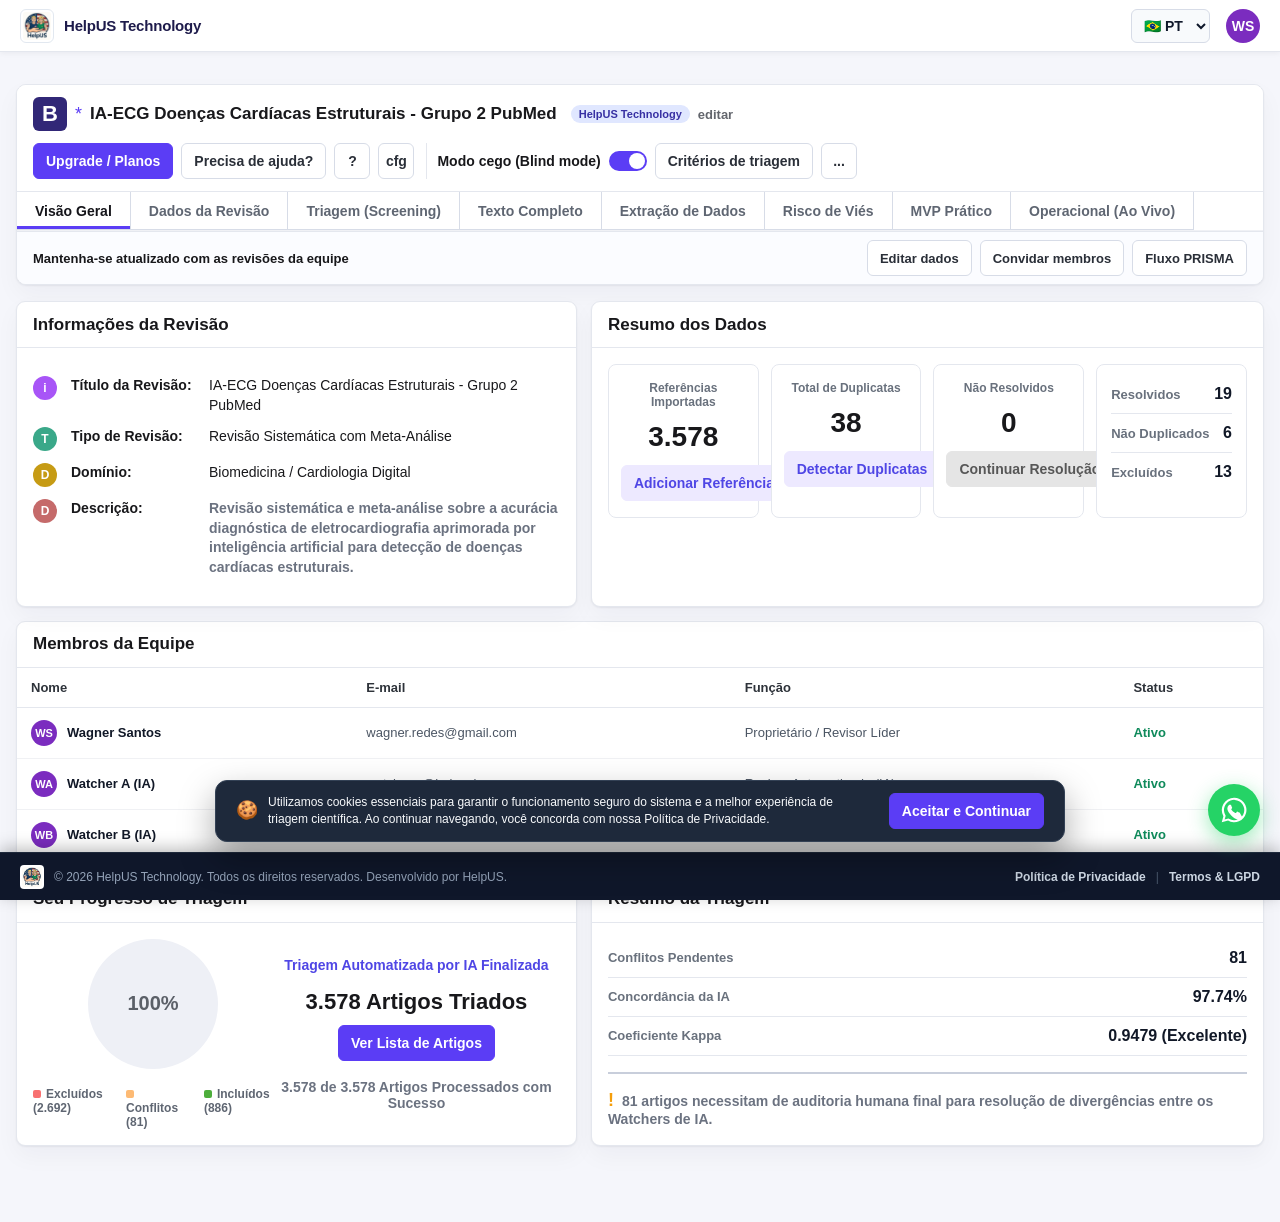
==== public/index.html @ 22b8a4bc "feat(extraction): implement interactive AI data extraction form, dynamic evidence table, CSV export," ====
<!doctype html>
<html lang='pt-BR'>
<head>
<meta charset='utf-8'>
<meta name='viewport' content='width=device-width,initial-scale=1'>
<title data-i18n="title">Brayyan — Revisão Sistemática com IA | HelpUS Technology</title>
<link rel='stylesheet' href='/rayyan.css'>
</head>
<body>
<header class='header'>
  <div class='headerBrand'>
    <img src='/helpus-logo.jpg' alt='HelpUS Technology' class='helpusHeaderLogo'>
    <span class='headerBrandText'>HelpUS Technology</span>
  </div>
  <div class='headerUserSection'>
    <div class='langSelectorWrap'>
      <select id='langSelect' class='langSelect' onchange='changeLanguage(this.value)'>
        <option value='pt' selected>🇧🇷 PT</option>
        <option value='en'>🇺🇸 EN</option>
        <option value='es'>🇪🇸 ES</option>
      </select>
    </div>
    <div class='avatar' title='Wagner Santos'>WS</div>
  </div>
</header>

<main class='page'>
  <div class='projectHeaderCard'>
    <div class='projectTitleRow'>
      <div class='projectTitleGroup'>
        <div class='logo'>B</div>
        <div class='crown'>*</div>
        <div class='titleWrap'>
          <span data-i18n="headerTitle">IA-ECG Doenças Cardíacas Estruturais - Grupo 2 PubMed</span>
          <span class='helpusBadge' data-i18n="helpusBadge">HelpUS Technology</span>
          <span class='editIcon' data-i18n="edit">editar</span>
        </div>
      </div>
      <div class='projectActionsGroup'>
        <button class='btn primary' data-i18n="upgrade">Upgrade / Planos</button>
        <button class='btn' data-i18n="needHelp">Precisa de ajuda?</button>
        <button class='btn iconBtn'>?</button>
        <button class='btn iconBtn'>cfg</button>
        <div class='subToolsInline'>
          <span style='font-weight:700' data-i18n="blindMode">Modo cego (Blind mode)</span>
          <span class='switch'><i></i></span>
          <button class='btn' data-go='criteria' data-i18n="screeningCriteria">Critérios de triagem</button>
          <button class='btn iconBtn'>...</button>
        </div>
      </div>
    </div>
    
    <nav class='tabs' id='tabs'>
      <button class='tab active' data-tab='overview' data-i18n="tabOverview">Visão Geral</button>
      <button class='tab' data-tab='reviewdata' data-i18n="tabReviewData">Dados da Revisão</button>
      <button class='tab' data-tab='screening' data-i18n="tabScreening">Triagem (Screening)</button>
      <button class='tab' data-tab='fulltext' data-i18n="tabFullText">Texto Completo</button>
      <button class='tab' data-tab='extraction' data-i18n="tabExtraction">Extração de Dados</button>
      <button class='tab' data-tab='risk' data-i18n="tabRisk">Risco de Viés</button>
      <button class='tab' data-tab='practical' data-i18n="tabPractical">MVP Prático</button>
      <button class='tab' data-tab='operational' data-i18n="tabOperational">Operacional (Ao Vivo)</button>
    </nav>
    
    <div class='updateBar'>
      <span data-i18n="updateBarMsg">Mantenha-se atualizado com as revisões da equipe</span>
      <div class='updateBarButtons'>
        <button class='btn' data-i18n="btnEditData">Editar dados</button>
        <button class='btn' data-i18n="btnInvite">Convidar membros</button>
        <button class='btn' data-i18n="btnPrisma">Fluxo PRISMA</button>
      </div>
    </div>
  </div>
<section id='overview' class='view active'>
<div class='grid overviewGrid'>
<div class='card'><div class='cardHead'><h2 data-i18n="cardReviewInfo">Informações da Revisão</h2></div><div class='cardBody'>
<div class='infoRow'><div class='bubble bPurple'>i</div><div class='label' data-i18n="lblReviewTitle">Título da Revisão:</div><div data-i18n="headerTitle">IA-ECG Doenças Cardíacas Estruturais - Grupo 2 PubMed</div></div>
<div class='infoRow'><div class='bubble bGreen'>T</div><div class='label' data-i18n="lblReviewType">Tipo de Revisão:</div><div data-i18n="lblReviewTypeVal">Revisão Sistemática com Meta-Análise</div></div>
<div class='infoRow'><div class='bubble bGold'>D</div><div class='label' data-i18n="lblDomain">Domínio:</div><div data-i18n="lblDomainVal">Biomedicina / Cardiologia Digital</div></div>
<div class='infoRow'><div class='bubble bRed'>D</div><div class='label' data-i18n="lblDesc">Descrição:</div><div class='muted' data-i18n="lblDescVal">Revisão sistemática e meta-análise sobre a acurácia diagnóstica de eletrocardiografia aprimorada por inteligência artificial para detecção de doenças cardíacas estruturais.</div></div>
</div></div>
<div class='card'><div class='cardHead'><h2 data-i18n="cardDataSummary">Resumo dos Dados</h2></div><div class='cardBody summaryCards'>
<div class='metric'><div class='name' data-i18n="lblImportedRefs">Referências Importadas</div><div class='num'>3.578</div><button class='btn soft' data-i18n="btnAddRefs">Adicionar Referências</button></div>
<div class='metric'><div class='name' data-i18n="lblTotalDupes">Total de Duplicatas</div><div class='num'>38</div><button class='btn soft' data-i18n="btnDetectDupes">Detectar Duplicatas</button></div>
<div class='metric'><div class='name' data-i18n="lblUnresolved">Não Resolvidos</div><div class='num'>0</div><button class='btn disabled' data-i18n="btnContinueResolving">Continuar Resolução</button></div>
<div class='metric statusList'><div class='statusItem'><span data-i18n="lblResolved">Resolvidos</span> <b>19</b></div><div class='statusItem'><span data-i18n="lblNotDuplicate">Não Duplicados</span> <b>6</b></div><div class='statusItem'><span data-i18n="lblDeleted">Excluídos</span> <b>13</b></div></div>
</div></div>
</div>
<div class='card' style='margin-top:14px'><div class='cardHead'><h2 data-i18n="cardMembers">Membros da Equipe</h2></div><table class='table'><thead><tr><th data-i18n="thName">Nome</th><th data-i18n="thEmail">E-mail</th><th data-i18n="thRole">Função</th><th data-i18n="thStatus">Status</th></tr></thead><tbody><tr><td><div class='memberCell'><span class='memberAvatar'>WS</span>Wagner Santos</div></td><td>wagner.redes@gmail.com</td><td data-i18n="roleOwner">Proprietário / Revisor Líder</td><td><span class='ok' data-i18n="statusActive">Ativo</span></td></tr><tr><td><div class='memberCell'><span class='memberAvatar'>WA</span>Watcher A (IA)</div></td><td>watcher.a@helpusbr.com</td><td data-i18n="roleAiWatcher">Revisor Automatizado (IA)</td><td><span class='ok' data-i18n="statusActive">Ativo</span></td></tr><tr><td><div class='memberCell'><span class='memberAvatar'>WB</span>Watcher B (IA)</div></td><td>watcher.b@helpusbr.com</td><td data-i18n="roleAiWatcher">Revisor Automatizado (IA)</td><td><span class='ok' data-i18n="statusActive">Ativo</span></td></tr></tbody></table></div>
<div class='grid progressGrid' style='margin-top:14px'>
<div class='card'><div class='cardHead'><h2 data-i18n="cardProgress">Seu Progresso de Triagem</h2></div><div class='cardBody progressBody'><div><div class='donut'><span>100%</span></div><div class='legend'><span><i class='dot red'></i><span data-i18n="donutExcluded">Excluídos</span> (2.692)</span><span><i class='dot orange'></i><span data-i18n="donutMaybe">Conflitos</span> (81)</span><span><i class='dot green'></i><span data-i18n="donutIncluded">Incluídos</span> (886)</span></div></div><div class='bigCenter'><div class='time' data-i18n="progressTitle">Triagem Automatizada por IA Finalizada</div><div class='big' data-i18n="progressBig">3.578 Artigos Triados</div><button class='btn primary' data-go='screening' data-i18n="btnViewArticles">Ver Lista de Artigos</button><div class='muted' style='margin-top:18px' data-i18n="progressMuted">3.578 de 3.578 Artigos Processados com Sucesso</div></div></div></div>
<div class='card'><div class='cardHead'><h2 data-i18n="cardScreeningSummary">Resumo da Triagem</h2></div><div class='cardBody'><div class='statusItem'><span data-i18n="lblPendingConflicts">Conflitos Pendentes</span><b>81</b></div><div class='statusItem'><span data-i18n="lblAiAgreement">Concordância da IA</span><b>97.74%</b></div><div class='statusItem'><span data-i18n="lblKappa">Coeficiente Kappa</span><b data-i18n="kappaVal">0.9479 (Excelente)</b></div><div class='progressLine'></div><div class='muted'><span class='warn'>!</span><span data-i18n="auditWarn">81 artigos necessitam de auditoria humana final para resolução de divergências entre os Watchers de IA.</span></div></div></div>
</div>
</section>
<section id='reviewdata' class='view'>
<div class='grid dataGrid'>
<div class='card'><div class='cardHead'><h2 data-i18n="cardImportedData">Conjuntos de Dados Importados</h2></div><div class='cardBody'><div class='metric'><div class='name' data-i18n="lblBaseInfo">Base PubMed + Scopus + IEEE</div><div class='num'>3.578</div><button class='btn soft' data-i18n="btnImportCsv">Importar Novo CSV</button></div></div></div>
<div class='card'><div class='cardHead'><h2 data-i18n="cardDbStatus">Status do Banco de Dados</h2></div><div class='cardBody'><div class='statusItem'><span data-i18n="lblSqliteReady">Registros SQLite</span> <b data-i18n="lblSqliteVal">Prontos (3.578)</b></div><div class='statusItem'><span data-i18n="lblAiRows">Linhas de Triagem IA</span> <b data-i18n="lblAiRowsVal">Processadas</b></div><div class='miniChart'><div class='bar p' style='height:80%'></div><div class='bar g' style='height:38%'></div><div class='bar o' style='height:55%'></div></div></div></div>
</div>
</section>
<section id='screening' class='view'>
<div class='grid screeningLayout'>
<aside class='card'><div class='filterBox'><h4 data-i18n="keywordsTitle">Palavras-chave</h4><div class='chip include'><span data-i18n="kwIncludeEcg">Incluir ECG</span> <b>892</b></div><div class='chip include'><span data-i18n="kwIncludeAi">Incluir IA</span> <b>741</b></div><div class='chip exclude'><span data-i18n="kwExcludeAnimal">Excluir animal</span> <b>118</b></div><div class='chip maybe'><span data-i18n="kwMaybeValidation">Talvez validação</span> <b>304</b></div></div></aside>
<section class='card'><div class='cardHead'><h2 data-i18n="cardArticlesToScreen">Artigos para triar</h2><button class='btn soft' id='loadArticlesBtnScreening' type='button' data-i18n="btnSortRelevance">Atualizar Lista</button></div>
<div id='screeningArticleList' style='max-height:650px;overflow-y:auto'></div>
</section>
<section class='card'><div class='cardHead'><h2 data-i18n="cardArticleDetails">Detalhes do artigo</h2></div><div class='cardBody'><div id='detailTitle' class='detailTitle' data-i18n="lblSelectArticle">Selecione um artigo</div><p class='abstract' id='detailAbstract'></p><p><span class='pill'>ECG</span><span class='pill'>Inteligência Artificial</span><span class='pill'>Acurácia Diagnóstica</span><span class='pill'>Doença Cardíaca Estrutural</span></p><div class='statusItem'><span data-i18n="lblAuthors">Autores</span> <b id='detailAuthors'>-</b></div><div class='statusItem'><span data-i18n="lblJournal">Periódico</span> <b id='detailJournal'>-</b></div><div class='statusItem'><span data-i18n="lblYear">Ano</span> <b id='detailYear'>-</b></div><div class='statusItem'><span data-i18n="lblDoi">DOI</span> <b id='detailDoi'>-</b></div><div class='statusItem'><span data-i18n="lblDecisionA">Decisão Watcher A</span> <b id='detailWatcherA'>-</b></div><div class='statusItem'><span data-i18n="lblDecisionB">Decisão Watcher B</span> <b id='detailWatcherB'>-</b></div><div class='statusItem'><span data-i18n="lblCompStatus">Status de Comparação</span> <b id='detailStatus'>-</b></div><div class='decisionBar'><button class='decision inc' data-live-decision='include' type='button' data-i18n="btnInclude">Incluir</button><button class='decision may' data-live-decision='maybe' type='button' data-i18n="btnMaybe">Talvez</button><button class='decision exc' data-live-decision='exclude' type='button' data-i18n="btnExclude">Excluir</button></div></div></section>
</div>
</section>
<section id='criteria' class='view'>
<div class='card'><div class='cardHead'><h2 data-i18n="cardCriteria">Critérios de triagem</h2></div><div class='cardBody'><div class='criteriaTabs'><div class='on' data-i18n="tabInclusion">Inclusão</div><div data-i18n="tabExclusion">Exclusão</div></div><div class='criteriaTitle' data-i18n="criteriaIncTitle">Incluir estudos quando:</div><div class='criteriaText' data-i18n="criteriaIncText">A população inclui adultos ou coortes clínicas avaliadas com eletrocardiografia; o teste do estudo envolve inteligência artificial, aprendizado de máquina, rede neural ou interpretação automatizada de ECG; o desfecho alvo inclui doença cardíaca estrutural, cardiomiopatia, valvopatia, disfunção ventricular, hipertrofia ou fenótipos relacionados.</div><div class='criteriaTitle' data-i18n="criteriaExcTitle">Excluir estudos quando:</div><div class='criteriaText' data-i18n="criteriaExcText">Estudos sem dados de ECG, sem métodos de IA, estudos exclusivamente em animais, editoriais ou comentários não diagnósticos.</div></div></div>
</section>
<section id='fulltext' class='view'><div class='card emptyState'><div><div class='emptyIcon'>+</div><h2 data-i18n="fulltextTitle">Triagem de Texto Completo</h2><p data-i18n="fulltextText">Adicione artigos após a triagem inicial de títulos e resumos para iniciar a revisão do texto completo.</p><button class='btn primary' data-i18n="btnAddArticles">Adicionar Artigos</button></div></div></section>
<section id='extraction' class='view'>
  <div class='grid' style='gap:16px'>
    <div class='card'>
      <div class='cardHead'>
        <h2 data-i18n="extractionTitle">Extração de Dados com IA & Auditoria</h2>
        <div style='display:flex;gap:8px'>
          <button class='btn primary' onclick='openExtractionModal()' data-i18n="btnConfigExtraction">Configurar Formulário</button>
          <button class='btn' onclick='exportExtractionCsv()'>Exportar CSV</button>
        </div>
      </div>
      <div class='cardBody'>
        <p class='muted' style='margin-top:0'>
          Formulário padronizado de extração automatizada de parâmetros clínicos, acurácia diagnóstica e arquitetura de IA em ECG.
        </p>
        <div class='summaryCards' style='margin-top:14px'>
          <div class='metric'>
            <div class='name'>Campos Ativos</div>
            <div class='num' id='extActiveFieldsCount'>6</div>
          </div>
          <div class='metric'>
            <div class='name'>Artigos Processados</div>
            <div class='num' id='extExtractedCount'>886</div>
          </div>
          <div class='metric'>
            <div class='name'>AUC / ROC Média</div>
            <div class='num' style='color:#16a34a'>0.948</div>
          </div>
          <div class='metric'>
            <div class='name'>Sensibilidade Média</div>
            <div class='num' style='color:#2563eb'>92.4%</div>
          </div>
        </div>
      </div>
    </div>

    <div class='card'>
      <div class='cardHead'>
        <h2>Tabela de Evidências Extraídas (Artigos Incluídos)</h2>
        <input type='text' id='searchExtraction' placeholder='Buscar no formulário...' style='padding:6px 12px;border:1px solid var(--line2);border-radius:6px;width:220px;font-size:13px' oninput='filterExtractionTable(this.value)'>
      </div>
      <div style='overflow-x:auto'>
        <table class='table' id='extractionTable'>
          <thead>
            <tr>
              <th>ID</th>
              <th>Título do Estudo</th>
              <th>População</th>
              <th>Modalidade ECG</th>
              <th>Arquitetura IA</th>
              <th>AUC / ROC</th>
              <th>Sens. / Espec.</th>
              <th>Desfecho Alvo</th>
              <th>Status</th>
            </tr>
          </thead>
          <tbody id='extractionTbody'>
            <!-- Preenchido via JavaScript -->
          </tbody>
        </table>
      </div>
    </div>
  </div>
</section>
<section id='risk' class='view'><div class='card emptyState'><div><div class='emptyIcon'>!</div><h2 data-i18n="riskTitle">Risco de Viés</h2><p data-i18n="riskText">Prepare os domínios de avaliação de viés QUADAS-2 para estudos de acurácia de testes diagnósticos.</p><button class='btn primary' data-i18n="btnConfigRisk">Configurar Avaliação QUADAS-2</button></div></div></section>

<section id='operational' class='view'>
<div class='card'><div class='cardHead'><h2 data-i18n="tabOperational">Operacional (Ao Vivo)</h2></div><div class='cardBody'>
<div class='opsGrid'>
<div class="opsCard" style="grid-column:1/-1">
  <h3 data-i18n="opWorkflowTitle">Fluxo de Trabalho Brayyan — Triagem e Auditoria por IA</h3>
  <p data-i18n="opWorkflowText">Importe arquivos CSV, carregue artigos, resolva conflitos entre os Watchers A e B, registre a decisão final e exporte os resultados.</p>
  <div class="liveControls">
    <input id="csvFile" type="file" accept=".csv,text/csv">
    <button class="btn primary" id="uploadCsvBtn" type="button" data-i18n="btnImportCsvAction">Importar CSV</button>
    <button class="btn" id="refreshLiveBtn" type="button" data-i18n="btnRefreshData">Atualizar Dados</button>
    <a class="btn" href="/api/export/csv" target="_blank" data-i18n="btnExportCsv">Exportar CSV Consolidado</a>
  </div>

  <div id="liveStatus" class="muted" style="margin-top:10px" data-i18n="lblReady">Pronto.</div>

  <div class="summaryCards" style="margin-top:14px">
    <div class="metric"><div class="name">Total</div><div class="num" id="liveTotal">3,578</div></div>
    <div class="metric"><div class="name">Triados</div><div class="num" id="liveScreened">3,578</div></div>
    <div class="metric"><div class="name">Incluídos</div><div class="num" id="liveIncluded">886</div></div>
    <div class="metric"><div class="name">Conflitos</div><div class="num" id="liveConflicts">81</div></div>
  </div>

  <div class="grid screeningLayout" style="margin-top:14px">
    <section class="card">
      <div class="cardHead"><h2 data-i18n="cardLiveArticles">Artigos Carregados</h2><button class="btn soft" id="loadArticlesBtn" type="button" data-i18n="btnUpdate">Atualizar</button></div>
      <div id="liveArticleList" class="cardBody"></div>
    </section>

    <section class="card">
      <div class="cardHead"><h2 data-i18n="cardLiveDetails">Detalhes do Artigo Selecionado</h2></div>
      <div class="cardBody">
        <div id="liveDetailTitle" class="detailTitle" data-i18n="lblSelectArticle">Selecione um artigo</div>
        <p id="liveDetailAbstract" class="abstract"></p>
        <div class="statusItem"><span data-i18n="lblJournal">Periódico</span> <b id="liveDetailJournal"></b></div>
        <div class="statusItem"><span data-i18n="lblYear">Ano</span> <b id="liveDetailYear"></b></div>
        <div class="statusItem"><span data-i18n="lblDoi">DOI</span> <b id="liveDetailDoi"></b></div>
        <div class="statusItem"><span data-i18n="lblDecisionA">Decisão Watcher A</span> <b id="liveDetailA"></b></div>
        <div class="statusItem"><span data-i18n="lblDecisionB">Decisão Watcher B</span> <b id="liveDetailB"></b></div>
        <div class="statusItem"><span data-i18n="lblCompStatus">Status de Comparação</span> <b id="liveDetailStatus"></b></div>
        <textarea id="decisionNote" placeholder="Nota da decisão humana ou parecer técnico..." style="width:100%;min-height:70px;margin-top:12px"></textarea>
        <div class="decisionBar">
          <button class="decision inc" data-live-decision="include" type="button" data-i18n="btnInclude">Incluir</button>
          <button class="decision may" data-live-decision="maybe" type="button" data-i18n="btnMaybe">Talvez</button>
          <button class="decision exc" data-live-decision="exclude" type="button" data-i18n="btnExclude">Excluir</button>
        </div>
      </div>
    </section>
  </div>

  <div class="card" style="margin-top:14px">
    <div class="cardHead"><h2 data-i18n="cardLiveConflicts">Conflitos ao Vivo (Watcher A vs B)</h2><button class="btn soft" id="loadConflictsBtn" type="button" data-i18n="btnLoadConflicts">Carregar Conflitos</button></div>
    <div id="liveConflictList" class="cardBody"></div>
  </div>
</div>
</div></div></div>
</section>
</main>

<footer class="footer">
  <div class="footerBrand">
    <img src="/helpus-logo.jpg" alt="HelpUS Logo" class="footerLogoSmall">
    <span data-i18n="footerCopy">© 2026 HelpUS Technology. Todos os direitos reservados. Desenvolvido por HelpUS.</span>
  </div>
  <div class="footerRight">
    <a href="javascript:void(0)" onclick="openPrivacyModal()" data-i18n="footerPrivacy">Política de Privacidade</a>
    <span class="footerSep">|</span>
    <a href="javascript:void(0)" onclick="openPrivacyModal()" data-i18n="footerTerms">Termos & LGPD</a>
  </div>
</footer>

<div id="cookieBanner" class="cookieBanner">
  <div class="cookieContent">
    <span class="cookieIcon">🍪</span>
    <span data-i18n="cookieText">Utilizamos cookies essenciais para garantir o funcionamento seguro do sistema e a melhor experiência de triagem científica. Ao continuar navegando, você concorda com nossa Política de Privacidade.</span>
  </div>
  <button class="btn primary" onclick="acceptCookies()" data-i18n="btnAcceptCookies">Aceitar e Continuar</button>
</div>

<div id="privacyModal" class="modalOverlay" style="display:none;">
  <div class="modalCard">
    <div class="modalHead">
      <h3 data-i18n="modalTitle">🔒 Política de Privacidade & Termos de Uso</h3>
      <button class="modalClose" onclick="closePrivacyModal()">&times;</button>
    </div>
    <div class="modalBody">
      <p data-i18n="modalSubtitle">HelpUS Technology · Diretrizes de Segurança, Privacidade e Conformidade LGPD/GDPR.</p>
      <h4 data-i18n="modalSec1Title">1. Propósito e Processamento de Dados</h4>
      <p data-i18n="modalSec1Text">A aplicação Brayyan é uma plataforma dedicada ao gerenciamento, auditoria e triagem automatizada por IA de revisões sistemáticas de literatura. Os metadados acadêmicos processados pertencem exclusivamente ao projeto de pesquisa cadastrado.</p>
      <h4 data-i18n="modalSec2Title">2. Proteção de Dados e Confidencialidade</h4>
      <p data-i18n="modalSec2Text">Garantimos estrita confidencialidade no armazenamento e processamento de artigos, pareceres de revisores e decisões automáticas dos agentes de IA. Nenhuma informação de pesquisa é compartilhada sem autorização expressa.</p>
      <h4 data-i18n="modalSec3Title">3. Conectividade e Cookies</h4>
      <p data-i18n="modalSec3Text">Utilizamos apenas cookies essenciais para manter a autenticação de sessão e preferências locais do usuário na aplicação.</p>
    </div>
    <div class="modalFoot">
      <button class="btn primary" onclick="closePrivacyModal()" data-i18n="btnUnderstood">Entendido</button>
    </div>
  </div>
</div>

<div id="extractionModal" class="modalOverlay" style="display:none">
  <div class="modalCard" style="max-width:580px">
    <div class="modalHead">
      <h3>⚙️ Configuração dos Campos de Extração por IA</h3>
      <button class="modalClose" onclick="closeExtractionModal()">×</button>
    </div>
    <div class="modalBody">
      <p style="margin-top:0" class="muted">Selecione os parâmetros acadêmicos que a IA deve extrair automaticamente dos estudos incluídos.</p>
      
      <div style="display:flex;flex-direction:column;gap:12px;margin-top:14px">
        <label style="display:flex;align-items:center;gap:10px;font-weight:700">
          <input type="checkbox" checked disabled> População e Tamanho da Amostra (N)
        </label>
        <label style="display:flex;align-items:center;gap:10px;font-weight:700">
          <input type="checkbox" checked disabled> Modalidade de ECG (12 Derivações, Single-lead, Wearables)
        </label>
        <label style="display:flex;align-items:center;gap:10px;font-weight:700">
          <input type="checkbox" checked disabled> Arquitetura do Modelo de IA (CNN, ResNet-50, Transformer)
        </label>
        <label style="display:flex;align-items:center;gap:10px;font-weight:700">
          <input type="checkbox" id="fieldAuc" checked> Acurácia Diagnóstica (AUC-ROC / C-Statistic)
        </label>
        <label style="display:flex;align-items:center;gap:10px;font-weight:700">
          <input type="checkbox" id="fieldSens" checked> Sensibilidade e Especificidade (%)
        </label>
        <label style="display:flex;align-items:center;gap:10px;font-weight:700">
          <input type="checkbox" id="fieldTarget" checked> Desfecho Alvo (Disfunção Ventricular, Valvopatia)
        </label>
      </div>
    </div>
    <div class="modalFoot">
      <button class="btn primary" onclick="saveExtractionConfig()">Salvar Configuração</button>
    </div>
  </div>
</div>

<a href="https://wa.me/5583999999999?text=Ol%C3%A1%2C%20gostaria%20de%20informa%C3%A7%C3%B5es%20sobre%20o%20Brayyan%20da%20HelpUS" target="_blank" rel="noopener" class="whatsappFloat" title="Atendimento WhatsApp HelpUS">
  <svg viewBox="0 0 32 32">
    <path d="M16 2a14 14 0 0 0-12.1 21L2 30l7.2-1.9A14 14 0 1 0 16 2zm0 25.6a11.6 11.6 0 0 1-5.9-1.6l-.4-.3-4.4 1.1 1.2-4.3-.3-.5A11.6 11.6 0 1 1 16 27.6zm6.4-8.7c-.3-.2-2-.9-2.3-1s-.6-.2-.8.2-.9 1.1-1.1 1.3-.4.2-.7.1a9.2 9.2 0 0 1-2.7-1.7 10.1 10.1 0 0 1-1.9-2.3c-.2-.3 0-.5.1-.7l.5-.6c.1-.2.2-.4.3-.5.1-.2 0-.4 0-.5s-.8-2-1.1-2.7c-.3-.7-.6-.6-.8-.6h-.7c-.2 0-.8.1-1.2.6a5.2 5.2 0 0 0-1.6 3.9c0 2.3 1.7 4.5 1.9 4.8.2.3 3.3 5.1 8 7.1 1.1.5 2 .8 2.7 1 .1 0 2.2.9 2.5.4.3-.4 1.4-1.7 1.7-2.3.4-.6.4-1.1.3-1.2z"/>
  </svg>
</a>

<script src='/rayyan.js'></script>
</body>
</html>
---- rayyan.css ----
:root{--bg:#f5f6fb;--surface:#fff;--line:#e4e7ee;--line2:#d7dce7;--text:#18181b;--muted:#6b7280;--purple:#5b3df5;--purple2:#ede9ff;--green:#16845b;--orange:#f59e0b;--red:#ef4444;--shadow:0 1px 2px rgba(15,23,42,.06),0 10px 24px rgba(15,23,42,.04)}
*{box-sizing:border-box}
body{margin:0;background:var(--bg);color:var(--text);font-family:Inter,Segoe UI,Roboto,Arial,sans-serif;font-size:14px;padding-top:68px;padding-bottom:60px}
button,input,select,textarea{font:inherit}.spacer{flex:1}.muted{color:var(--muted);font-weight:600}

/* Header Fixado no Topo - Apenas Logo, Nome, Idiomas e Usuário */
.header{position:fixed;top:0;left:0;right:0;height:52px;z-index:1000;background:#ffffff;border-bottom:1px solid var(--line);box-shadow:0 1px 6px rgba(15,23,42,.06);padding:0 20px;display:flex;align-items:center;justify-content:space-between}
.headerBrand{display:flex;align-items:center;gap:10px}
.headerBrandText{font-size:15px;font-weight:800;color:#1e1b4b;letter-spacing:-0.2px}
.headerUserSection{display:flex;align-items:center;gap:12px}

.logo{width:34px;height:34px;border-radius:6px;background:#312777;color:#fff;display:grid;place-items:center;font-weight:900;font-size:22px}
.crown{color:var(--purple);font-size:18px}
.titleWrap{display:flex;align-items:center;gap:8px;font-size:17px;font-weight:700;flex-wrap:wrap}
.editIcon{color:#63666d;font-size:13px;cursor:pointer}
.avatar{width:34px;height:34px;border-radius:50%;background:#7b2cbf;color:#fff;display:grid;place-items:center;font-weight:900}

/* Seletor de Idiomas */
.langSelectorWrap{margin-right:4px}
.langSelect{border:1px solid var(--line2);background:#f8fafc;color:#0f172a;border-radius:6px;height:34px;padding:0 8px;font-weight:700;cursor:pointer;outline:none}
.langSelect:hover{border-color:var(--purple)}

.btn{border:1px solid var(--line2);background:#fff;color:#2a2f38;border-radius:6px;height:36px;padding:0 12px;display:inline-flex;align-items:center;gap:8px;cursor:pointer;font-weight:600;white-space:nowrap}.btn:hover{border-color:#cbd5e1}.btn.primary{background:var(--purple);border-color:var(--purple);color:#fff}.btn.soft{background:var(--purple2);border-color:var(--purple2);color:#4f46e5}.btn.disabled{background:#e5e5e5;color:#575757;border-color:#e5e5e5}.iconBtn{width:36px;padding:0;justify-content:center}

/* Card de Cabeçalho do Projeto na Página */
.projectHeaderCard{background:#fff;border:1px solid var(--line);border-radius:10px;box-shadow:var(--shadow);margin-bottom:16px;overflow:hidden}
.projectTitleRow{display:flex;align-items:center;justify-content:space-between;flex-wrap:wrap;gap:12px;padding:12px 16px;border-bottom:1px solid var(--line);background:#ffffff}
.projectTitleGroup{display:flex;align-items:center;gap:8px;flex-wrap:wrap}
.projectActionsGroup{display:flex;align-items:center;gap:8px;flex-wrap:wrap}
.subToolsInline{display:flex;align-items:center;gap:8px;padding-left:10px;border-left:1px solid var(--line);margin-left:4px}
.switch{width:38px;height:20px;background:var(--purple);border-radius:30px;display:inline-flex;align-items:center;justify-content:flex-end;padding:2px;cursor:pointer}.switch i{width:16px;height:16px;background:#fff;border-radius:50%;display:block}

.tabs{display:flex;align-items:center;background:#fff;border-bottom:1px solid #f0f1f5;overflow-x:auto;scrollbar-width:none}.tabs::-webkit-scrollbar{display:none}.tab{height:38px;padding:0 18px;border:1px solid var(--line2);border-left:0;border-top:0;background:#fff;color:#5f6672;display:flex;align-items:center;font-weight:700;cursor:pointer;white-space:nowrap}.tab:first-child{border-left:none}.tab.active{color:#15151a;box-shadow:inset 0 -3px 0 var(--purple)}
.updateBar{min-height:44px;display:flex;align-items:center;justify-content:space-between;flex-wrap:wrap;gap:10px;padding:8px 16px;background:#fbfcff;border-top:1px solid var(--line);font-weight:700;font-size:13px}
.updateBarButtons{display:flex;align-items:center;gap:8px;flex-wrap:wrap}

.page{padding:16px;max-width:1900px;margin:0 auto}.grid{display:grid;gap:14px}.overviewGrid{grid-template-columns:1fr 1.2fr}.card{background:#fff;border:1px solid var(--line);border-radius:9px;box-shadow:var(--shadow);overflow:hidden}.card h2,.card h3{margin:0;font-size:17px}.cardHead{height:46px;border-bottom:1px solid var(--line);display:flex;align-items:center;justify-content:space-between;padding:0 16px;font-weight:800}.cardBody{padding:16px}
.infoRow{display:grid;grid-template-columns:30px 130px 1fr;align-items:start;gap:8px;margin:12px 0;line-height:1.4}.bubble{width:24px;height:24px;border-radius:50%;display:grid;place-items:center;color:#fff;font-weight:800;font-size:12px}.bPurple{background:#a855f7}.bGreen{background:#3aa889}.bGold{background:#c69b14}.bRed{background:#c56a6a}.label{font-weight:800}
.summaryCards{display:grid;grid-template-columns:repeat(auto-fit,minmax(130px,1fr));gap:12px}.metric{border:1px solid var(--line);border-radius:8px;background:#fff;padding:16px 12px;text-align:center}.metric .name{color:#69717d;font-weight:700;font-size:12px}.metric .num{font-size:28px;font-weight:700;margin:12px 0}.statusList{text-align:left;padding:10px 14px}.statusItem{display:flex;align-items:center;gap:10px;border-bottom:1px solid var(--line);padding:10px 0;color:#69717d;font-weight:700;font-size:13px}.statusItem:last-child{border-bottom:none}.statusItem b{margin-left:auto;color:#111827;font-size:16px}
.table{width:100%;border-collapse:collapse}.table th{font-weight:800;color:#2e333a;text-align:left;border-bottom:1px solid var(--line);padding:12px 14px;font-size:13px}.table td{padding:12px 14px;border-bottom:1px solid #f0f1f4;color:#4b5563;font-size:13px}.memberCell{display:flex;align-items:center;gap:10px;color:#111827;font-weight:700}.memberAvatar{width:26px;height:26px;border-radius:50%;background:#7b2cbf;color:#fff;display:grid;place-items:center;font-size:11px}.ok{color:#0f8a5b;font-weight:700}
.view{display:none}.view.active{display:block}
.progressGrid{grid-template-columns:1fr 1.2fr}.progressBody{display:grid;grid-template-columns:240px 1fr;align-items:center;min-height:220px}
.donut{width:130px;height:130px;border-radius:50%;background:#eef0f6;display:grid;place-items:center;margin:auto}.donut span{font-size:20px;font-weight:800;color:#5b6068}
.bigCenter{text-align:center}.bigCenter .time{color:#4f46e5;font-weight:700;margin-bottom:16px}.bigCenter .big{font-size:22px;font-weight:800;margin:10px 0}
.legend{display:flex;gap:14px;justify-content:center;margin-top:18px;font-weight:700;color:#5f6672;font-size:12px}.dot{width:8px;height:8px;border-radius:2px;display:inline-block;margin-right:5px}
.red{background:#f87171}.orange{background:#fdba74}.green{background:#4dae3c}.progressLine{height:2px;background:#c8cedb;margin:16px 0}.warn{color:#f59e0b;font-size:18px;margin-right:8px}

.screeningLayout{grid-template-columns:260px 1fr 1.1fr}
.filterBox{padding:14px}
.filterBox h4{margin:0 0 10px 0}
.chip{display:inline-flex;align-items:center;gap:6px;padding:5px 10px;border-radius:20px;font-size:12px;font-weight:700;margin:3px 2px}
.chip.include{background:#dcfce7;color:#15803d}
.chip.exclude{background:#fee2e2;color:#b91c1c}
.chip.maybe{background:#fef3c7;color:#b45309}
.article{padding:12px;border-bottom:1px solid var(--line);cursor:pointer;transition:background .15s}
.article:hover,.article.active{background:#f1f5f9}
.article.active{border-left:3px solid var(--purple)}
.idx{font-weight:800;color:var(--purple);margin-right:6px}
.articleTitle{font-weight:700;color:#0f172a}
.articleMeta{font-size:12px;color:#64748b;margin-top:4px}
.detailTitle{font-size:18px;font-weight:800;color:#0f172a;margin-bottom:10px}
.abstract{line-height:1.6;color:#334155;margin-bottom:14px}
.pill{display:inline-block;background:#e2e8f0;color:#334155;padding:3px 8px;border-radius:12px;font-size:11px;font-weight:700;margin-right:4px;margin-bottom:4px}
.decisionBar{display:flex;gap:8px;margin-top:16px}
.decision{flex:1;height:38px;border:none;border-radius:6px;font-weight:700;cursor:pointer;color:#fff}
.decision.inc{background:#16a34a}.decision.may{background:#d97706}.decision.exc{background:#dc2626}
.emptyState{padding:40px 20px;text-align:center}
.emptyIcon{font-size:40px;margin-bottom:10px;color:var(--purple)}

.liveControls{display:flex;gap:10px;align-items:center;flex-wrap:wrap}
.liveControls input{border:1px solid var(--line2);border-radius:6px;padding:8px;background:#fff}
textarea{border:1px solid var(--line2);border-radius:6px;padding:10px;font:inherit}
#liveArticleList .article{margin-bottom:8px}
#liveConflictList .statusItem{align-items:flex-start}

/* HelpUS Header Branding */
.helpusHeaderLogo{height:34px;width:auto;border-radius:6px;object-fit:contain;border:1px solid #e2e8f0;background:#fff;padding:2px}
.helpusBadge{background:#e0e7ff;color:#3730a3;padding:3px 8px;border-radius:12px;font-size:11px;font-weight:700;margin-left:6px;display:inline-flex;align-items:center;gap:4px}

/* Rodapé Fixado na Tela (Fixed Footer) */
.footer{position:fixed;bottom:0;left:0;right:0;height:48px;background:#0f172a;color:#94a3b8;padding:0 20px;display:flex;align-items:center;justify-content:space-between;border-top:1px solid #1e293b;z-index:999;box-shadow:0 -4px 15px rgba(0,0,0,0.25)}
.footerBrand{display:flex;align-items:center;gap:10px;font-size:12px}
.footerLogoSmall{height:24px;width:auto;border-radius:4px;background:#fff;padding:2px}
.footerRight{display:flex;align-items:center;gap:10px;font-size:12px}
.footerRight a{color:#cbd5e1;text-decoration:none;font-weight:600;transition:color 0.2s}
.footerRight a:hover{color:#818cf8;text-decoration:underline}
.footerSep{color:#475569}

/* Cookie Banner */
.cookieBanner{position:fixed;bottom:58px;left:50%;transform:translateX(-50%);width:calc(100% - 32px);max-width:850px;background:#1e293b;color:#f8fafc;padding:12px 20px;border-radius:12px;box-shadow:0 15px 35px rgba(0,0,0,0.35);z-index:9999;display:flex;align-items:center;justify-content:space-between;gap:14px;border:1px solid #334155}
.cookieContent{display:flex;align-items:center;gap:10px;font-size:12px;line-height:1.4}
.cookieContent a{color:#818cf8;text-decoration:underline;cursor:pointer}
.cookieIcon{font-size:18px}

/* Modal de Privacidade */
.modalOverlay{position:fixed;top:0;left:0;right:0;bottom:0;background:rgba(15,23,42,0.7);backdrop-filter:blur(6px);z-index:10000;display:flex;align-items:center;justify-content:center;padding:20px}
.modalCard{background:#ffffff;color:#1e293b;border-radius:14px;max-width:640px;width:100%;max-height:85vh;display:flex;flex-direction:column;box-shadow:0 25px 60px rgba(0,0,0,0.3);overflow:hidden;border:1px solid #e2e8f0}
.modalHead{padding:16px 20px;background:#f8fafc;border-bottom:1px solid #e2e8f0;display:flex;align-items:center;justify-content:space-between}
.modalHead h3{margin:0;font-size:16px;font-weight:800;color:#0f172a;display:flex;align-items:center;gap:8px}
.modalClose{background:none;border:none;font-size:22px;color:#64748b;cursor:pointer;line-height:1;padding:0;width:28px;height:28px;border-radius:50%;display:grid;place-items:center}
.modalClose:hover{background:#e2e8f0;color:#0f172a}
.modalBody{padding:20px;overflow-y:auto;font-size:13px;line-height:1.6;color:#334155}
.modalBody h4{margin:14px 0 6px 0;color:#0f172a;font-size:14px;font-weight:700}
.modalBody h4:first-child{margin-top:0}
.modalFoot{padding:12px 20px;background:#f8fafc;border-top:1px solid #e2e8f0;display:flex;justify-content:flex-end}

/* Botão Flutuante do WhatsApp */
.whatsappFloat{position:fixed;bottom:64px;right:20px;width:52px;height:52px;background:#25D366;color:#ffffff;border-radius:50%;display:grid;place-items:center;box-shadow:0 6px 20px rgba(37,211,102,0.45);z-index:9998;transition:transform 0.25s ease,box-shadow 0.25s ease;text-decoration:none;cursor:pointer}
.whatsappFloat:hover{transform:scale(1.1);box-shadow:0 10px 25px rgba(37,211,102,0.65)}
.whatsappFloat svg{width:28px;height:28px;fill:currentColor}

/* Responsividade Completa (Mobile & Tablet) */
@media (max-width: 1024px) {
  body{padding-top:68px;padding-bottom:70px}
  .header{padding:0 12px}
  .headerBrandText{font-size:14px}
  .projectTitleRow{flex-direction:column;align-items:flex-start}
  .projectActionsGroup{width:100%;justify-content:flex-start}
  .subToolsInline{border-left:none;padding-left:0;margin-left:0;width:100%;margin-top:4px}
  .updateBar{flex-direction:column;align-items:flex-start}
  .updateBarButtons{width:100%;justify-content:flex-start}
  .titleWrap{font-size:14px;white-space:normal}
  .overviewGrid,.progressGrid,.dataGrid,.screeningLayout{grid-template-columns:1fr !important}
  .progressBody{grid-template-columns:1fr;gap:20px;text-align:center}
  .infoRow{grid-template-columns:26px 110px 1fr;font-size:13px}
  .footer{flex-direction:column;height:auto;padding:10px 14px;gap:6px;text-align:center}
  .footerRight{justify-content:center}
  .cookieBanner{flex-direction:column;text-align:center;bottom:75px;padding:10px 14px}
  .whatsappFloat{bottom:75px;right:14px;width:46px;height:46px}
  .whatsappFloat svg{width:24px;height:24px}
}
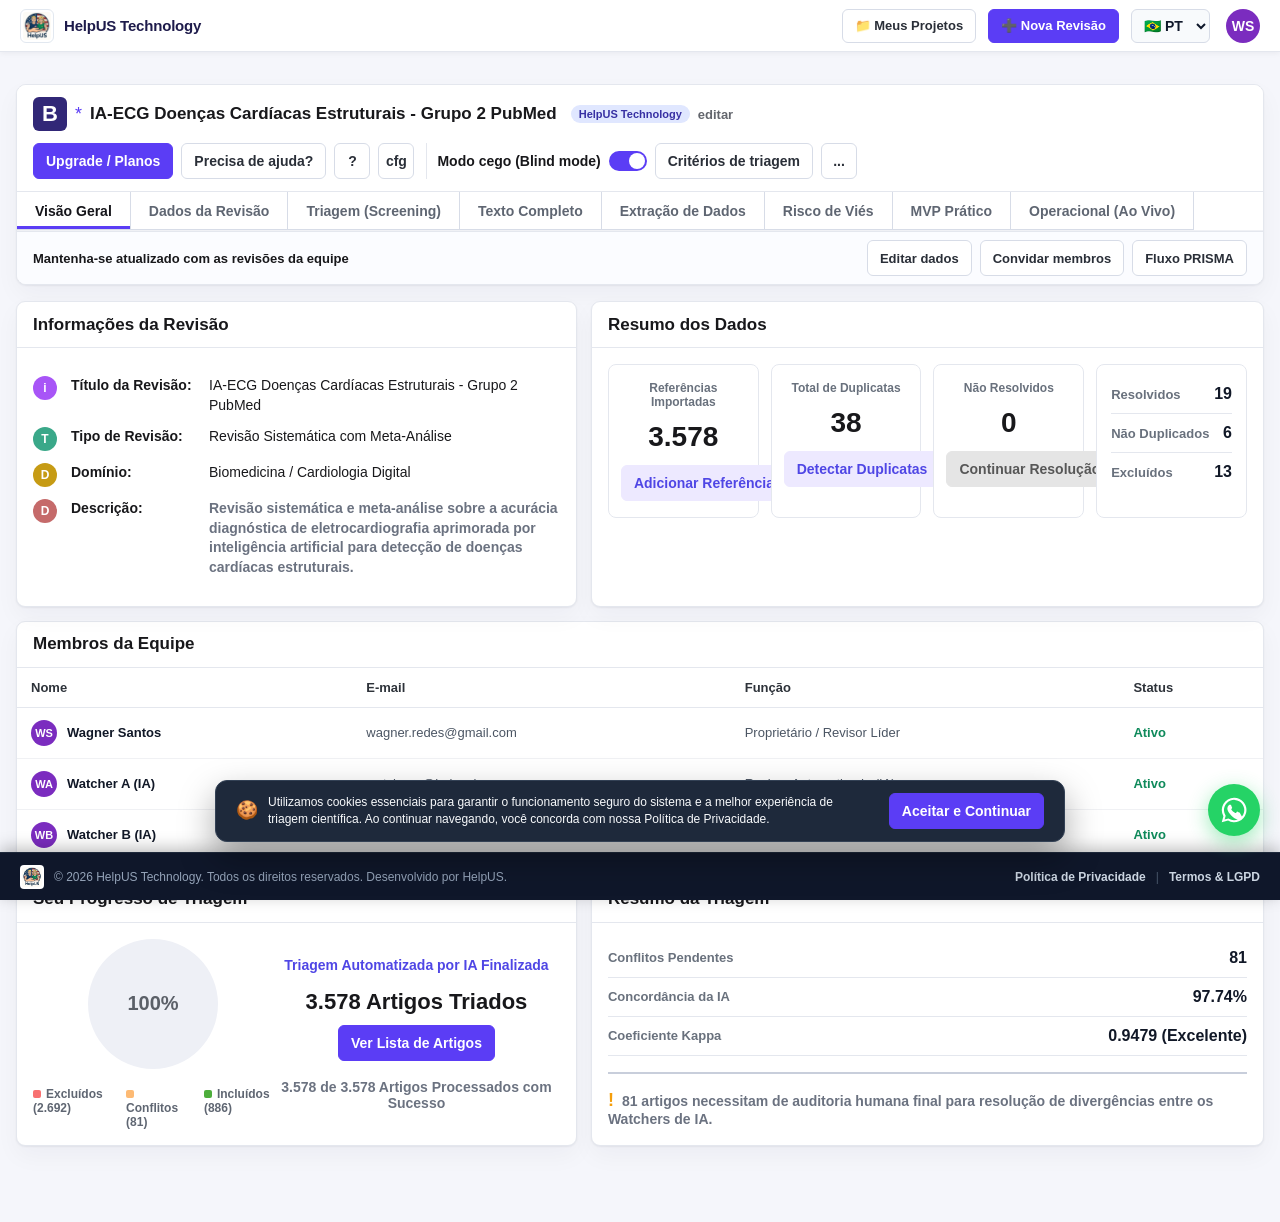
==== commit a697e85b: "feat(saas): implement multi-project dashboard, project creation wizard, dynamic workspace switching," ====
--- a/public/index.html
+++ b/public/index.html
@@ -13,6 +13,8 @@
     <span class='headerBrandText'>HelpUS Technology</span>
   </div>
   <div class='headerUserSection'>
+    <button class='btn' onclick='openProjectsModal()' style='height:34px;font-size:13px'>📁 Meus Projetos</button>
+    <button class='btn primary' onclick='openCreateProjectModal()' style='height:34px;font-size:13px'>➕ Nova Revisão</button>
     <div class='langSelectorWrap'>
       <select id='langSelect' class='langSelect' onchange='changeLanguage(this.value)'>
         <option value='pt' selected>🇧🇷 PT</option>
@@ -100,16 +102,75 @@
 <section id='screening' class='view'>
 <div class='grid screeningLayout'>
 <aside class='card'><div class='filterBox'><h4 data-i18n="keywordsTitle">Palavras-chave</h4><div class='chip include'><span data-i18n="kwIncludeEcg">Incluir ECG</span> <b>892</b></div><div class='chip include'><span data-i18n="kwIncludeAi">Incluir IA</span> <b>741</b></div><div class='chip exclude'><span data-i18n="kwExcludeAnimal">Excluir animal</span> <b>118</b></div><div class='chip maybe'><span data-i18n="kwMaybeValidation">Talvez validação</span> <b>304</b></div></div></aside>
-<section class='card'><div class='cardHead'><h2 data-i18n="cardArticlesToScreen">Artigos para triar</h2><button class='btn soft' id='loadArticlesBtnScreening' type='button' data-i18n="btnSortRelevance">Atualizar Lista</button></div>
+<section class='card'><div class='cardHead'><h2 data-i18n="cardArticlesToScreen">Artigos para triar</h2>
+<select id='confidenceFilter' style='padding:4px 8px;border:1px solid var(--line2);border-radius:6px;font-size:12px' onchange='filterArticlesByConfidence(this.value)'><option value='0'>Confiança IA: Todas</option><option value='0.9'>Confiança > 90%</option><option value='0.8'>Confiança > 80%</option></select>
+<button class='btn soft' id='loadArticlesBtnScreening' type='button' data-i18n="btnSortRelevance">Atualizar Lista</button></div>
 <div id='screeningArticleList' style='max-height:650px;overflow-y:auto'></div>
 </section>
-<section class='card'><div class='cardHead'><h2 data-i18n="cardArticleDetails">Detalhes do artigo</h2></div><div class='cardBody'><div id='detailTitle' class='detailTitle' data-i18n="lblSelectArticle">Selecione um artigo</div><p class='abstract' id='detailAbstract'></p><p><span class='pill'>ECG</span><span class='pill'>Inteligência Artificial</span><span class='pill'>Acurácia Diagnóstica</span><span class='pill'>Doença Cardíaca Estrutural</span></p><div class='statusItem'><span data-i18n="lblAuthors">Autores</span> <b id='detailAuthors'>-</b></div><div class='statusItem'><span data-i18n="lblJournal">Periódico</span> <b id='detailJournal'>-</b></div><div class='statusItem'><span data-i18n="lblYear">Ano</span> <b id='detailYear'>-</b></div><div class='statusItem'><span data-i18n="lblDoi">DOI</span> <b id='detailDoi'>-</b></div><div class='statusItem'><span data-i18n="lblDecisionA">Decisão Watcher A</span> <b id='detailWatcherA'>-</b></div><div class='statusItem'><span data-i18n="lblDecisionB">Decisão Watcher B</span> <b id='detailWatcherB'>-</b></div><div class='statusItem'><span data-i18n="lblCompStatus">Status de Comparação</span> <b id='detailStatus'>-</b></div><div class='decisionBar'><button class='decision inc' data-live-decision='include' type='button' data-i18n="btnInclude">Incluir</button><button class='decision may' data-live-decision='maybe' type='button' data-i18n="btnMaybe">Talvez</button><button class='decision exc' data-live-decision='exclude' type='button' data-i18n="btnExclude">Excluir</button></div></div></section>
+<section class='card'><div class='cardHead'><h2 data-i18n="cardArticleDetails">Detalhes do artigo</h2><span class='muted' style='font-size:11px'>⌨️ Atalhos: [1] Incluir | [2] Talvez | [3] Excluir | [U] Desfazer</span></div><div class='cardBody'><div id='detailTitle' class='detailTitle' data-i18n="lblSelectArticle">Selecione um artigo</div><p class='abstract' id='detailAbstract'></p><p><span class='pill'>ECG</span><span class='pill'>Inteligência Artificial</span><span class='pill'>Acurácia Diagnóstica</span><span class='pill'>Doença Cardíaca Estrutural</span></p><div class='statusItem'><span data-i18n="lblAuthors">Autores</span> <b id='detailAuthors'>-</b></div><div class='statusItem'><span data-i18n="lblJournal">Periódico</span> <b id='detailJournal'>-</b></div><div class='statusItem'><span data-i18n="lblYear">Ano</span> <b id='detailYear'>-</b></div><div class='statusItem'><span data-i18n="lblDoi">DOI</span> <b id='detailDoi'>-</b></div><div class='statusItem'><span data-i18n="lblDecisionA">Decisão Watcher A</span> <b id='detailWatcherA'>-</b></div><div class='statusItem'><span data-i18n="lblDecisionB">Decisão Watcher B</span> <b id='detailWatcherB'>-</b></div><div class='statusItem'><span data-i18n="lblCompStatus">Status de Comparação</span> <b id='detailStatus'>-</b></div><div class='decisionBar'><button class='decision inc' data-live-decision='include' type='button' data-i18n="btnInclude">Incluir [1]</button><button class='decision may' data-live-decision='maybe' type='button' data-i18n="btnMaybe">Talvez [2]</button><button class='decision exc' data-live-decision='exclude' type='button' data-i18n="btnExclude">Excluir [3]</button><button class='btn' type='button' onclick='undoLastDecision()' title='Desfazer última decisão [U]'>↩ Desfazer</button></div></div></section>
 </div>
 </section>
 <section id='criteria' class='view'>
 <div class='card'><div class='cardHead'><h2 data-i18n="cardCriteria">Critérios de triagem</h2></div><div class='cardBody'><div class='criteriaTabs'><div class='on' data-i18n="tabInclusion">Inclusão</div><div data-i18n="tabExclusion">Exclusão</div></div><div class='criteriaTitle' data-i18n="criteriaIncTitle">Incluir estudos quando:</div><div class='criteriaText' data-i18n="criteriaIncText">A população inclui adultos ou coortes clínicas avaliadas com eletrocardiografia; o teste do estudo envolve inteligência artificial, aprendizado de máquina, rede neural ou interpretação automatizada de ECG; o desfecho alvo inclui doença cardíaca estrutural, cardiomiopatia, valvopatia, disfunção ventricular, hipertrofia ou fenótipos relacionados.</div><div class='criteriaTitle' data-i18n="criteriaExcTitle">Excluir estudos quando:</div><div class='criteriaText' data-i18n="criteriaExcText">Estudos sem dados de ECG, sem métodos de IA, estudos exclusivamente em animais, editoriais ou comentários não diagnósticos.</div></div></div>
 </section>
-<section id='fulltext' class='view'><div class='card emptyState'><div><div class='emptyIcon'>+</div><h2 data-i18n="fulltextTitle">Triagem de Texto Completo</h2><p data-i18n="fulltextText">Adicione artigos após a triagem inicial de títulos e resumos para iniciar a revisão do texto completo.</p><button class='btn primary' data-i18n="btnAddArticles">Adicionar Artigos</button></div></div></section>
+<section id='fulltext' class='view'>
+  <div class='grid' style='gap:16px'>
+    <div class='card'>
+      <div class='cardHead'>
+        <h2 data-i18n="fulltextTitle">Triagem de Texto Completo (Full-Text Assessment)</h2>
+        <button class='btn primary' onclick='openUploadPdfModal()'>+ Upload de PDFs / Artigos</button>
+      </div>
+      <div class='cardBody'>
+        <p class='muted' style='margin-top:0'>
+          Avaliação de elegibilidade dos 886 artigos em texto completo com verificação de critérios PICO e laudos ecocardiográficos de referência.
+        </p>
+        <div class='summaryCards' style='margin-top:14px'>
+          <div class='metric'>
+            <div class='name'>Artigos em Texto Completo</div>
+            <div class='num'>886</div>
+          </div>
+          <div class='metric'>
+            <div class='name'>PDFs Anexados</div>
+            <div class='num' style='color:#6366f1'>142</div>
+          </div>
+          <div class='metric'>
+            <div class='name'>Aprovados para Síntese</div>
+            <div class='num' style='color:#16a34a'>128</div>
+          </div>
+          <div class='metric'>
+            <div class='name'>Excluídos no Texto Completo</div>
+            <div class='num' style='color:#dc2626'>14</div>
+          </div>
+        </div>
+      </div>
+    </div>
+
+    <div class='card'>
+      <div class='cardHead'>
+        <h2>Documentos e PDFs para Auditoria</h2>
+        <input type='text' id='searchFulltext' placeholder='Buscar por artigo ou DOI...' style='padding:6px 12px;border:1px solid var(--line2);border-radius:6px;width:240px;font-size:13px' oninput='filterFulltextTable(this.value)'>
+      </div>
+      <div style='overflow-x:auto'>
+        <table class='table' id='fulltextTable'>
+          <thead>
+            <tr>
+              <th>ID</th>
+              <th>Título do Estudo</th>
+              <th>Arquivo PDF</th>
+              <th>Status do Texto</th>
+              <th>Razão de Exclusão</th>
+              <th>Revisor Responsável</th>
+              <th>Ação</th>
+            </tr>
+          </thead>
+          <tbody id='fulltextTbody'>
+            <!-- Preenchido via JavaScript -->
+          </tbody>
+        </table>
+      </div>
+    </div>
+  </div>
+</section>
 <section id='extraction' class='view'>
   <div class='grid' style='gap:16px'>
     <div class='card'>
@@ -173,7 +234,129 @@
     </div>
   </div>
 </section>
-<section id='risk' class='view'><div class='card emptyState'><div><div class='emptyIcon'>!</div><h2 data-i18n="riskTitle">Risco de Viés</h2><p data-i18n="riskText">Prepare os domínios de avaliação de viés QUADAS-2 para estudos de acurácia de testes diagnósticos.</p><button class='btn primary' data-i18n="btnConfigRisk">Configurar Avaliação QUADAS-2</button></div></div></section>
+<section id='risk' class='view'>
+  <div class='grid' style='gap:16px'>
+    <div class='card'>
+      <div class='cardHead'>
+        <h2 data-i18n="riskTitle">Avaliação de Risco de Viés (QUADAS-2)</h2>
+        <div style='display:flex;gap:8px'>
+          <button class='btn primary' onclick='openRiskModal()' data-i18n="btnConfigRisk">Configurar QUADAS-2</button>
+          <button class='btn' onclick='exportRiskCsv()'>Exportar Relatório (CSV)</button>
+        </div>
+      </div>
+      <div class='cardBody'>
+        <p class='muted' style='margin-top:0'>
+          Ferramenta padronizada QUADAS-2 para avaliação rigorosa de risco de viés e aplicabilidade clínica em estudos de acurácia diagnóstica baseados em IA.
+        </p>
+        <div class='summaryCards' style='margin-top:14px'>
+          <div class='metric'>
+            <div class='name'>Baixo Risco Geral</div>
+            <div class='num' style='color:#16a34a'>78.4%</div>
+          </div>
+          <div class='metric'>
+            <div class='name'>Alguma Incerteza</div>
+            <div class='num' style='color:#d97706'>15.2%</div>
+          </div>
+          <div class='metric'>
+            <div class='name'>Alto Risco de Viés</div>
+            <div class='num' style='color:#dc2626'>6.4%</div>
+          </div>
+          <div class='metric'>
+            <div class='name'>Estudos Avaliados</div>
+            <div class='num' id='riskEvaluatedCount'>886</div>
+          </div>
+        </div>
+      </div>
+    </div>
+
+    <div class='card'>
+      <div class='cardHead'>
+        <h2>Resumo Proporcional por Domínio QUADAS-2</h2>
+      </div>
+      <div class='cardBody' style='display:flex;flex-direction:column;gap:14px'>
+        <div>
+          <div style='display:flex;justify-content:space-between;font-weight:700;margin-bottom:4px;font-size:13px'>
+            <span>D1. Seleção de Pacientes (Amostragem & Elegibilidade)</span>
+            <span style='color:#16a34a'>82% Baixo Risco</span>
+          </div>
+          <div style='display:flex;height:14px;border-radius:7px;overflow:hidden;background:#e2e8f0'>
+            <div style='width:82%;background:#16a34a' title='82% Baixo Risco'></div>
+            <div style='width:12%;background:#f59e0b' title='12% Incerteza'></div>
+            <div style='width:6%;background:#ef4444' title='6% Alto Risco'></div>
+          </div>
+        </div>
+
+        <div>
+          <div style='display:flex;justify-content:space-between;font-weight:700;margin-bottom:4px;font-size:13px'>
+            <span>D2. Teste Índice (Cegamento do Modelo de IA)</span>
+            <span style='color:#16a34a'>88% Baixo Risco</span>
+          </div>
+          <div style='display:flex;height:14px;border-radius:7px;overflow:hidden;background:#e2e8f0'>
+            <div style='width:88%;background:#16a34a' title='88% Baixo Risco'></div>
+            <div style='width:8%;background:#f59e0b' title='8% Incerteza'></div>
+            <div style='width:4%;background:#ef4444' title='4% Alto Risco'></div>
+          </div>
+        </div>
+
+        <div>
+          <div style='display:flex;justify-content:space-between;font-weight:700;margin-bottom:4px;font-size:13px'>
+            <span>D3. Padrão de Referência (Ecocardiograma / RMN)</span>
+            <span style='color:#16a34a'>91% Baixo Risco</span>
+          </div>
+          <div style='display:flex;height:14px;border-radius:7px;overflow:hidden;background:#e2e8f0'>
+            <div style='width:91%;background:#16a34a' title='91% Baixo Risco'></div>
+            <div style='width:6%;background:#f59e0b' title='6% Incerteza'></div>
+            <div style='width:3%;background:#ef4444' title='3% Alto Risco'></div>
+          </div>
+        </div>
+
+        <div>
+          <div style='display:flex;justify-content:space-between;font-weight:700;margin-bottom:4px;font-size:13px'>
+            <span>D4. Fluxo e Tempo Inter-Exames (Intervalo ECG x Referência)</span>
+            <span style='color:#16a34a'>74% Baixo Risco</span>
+          </div>
+          <div style='display:flex;height:14px;border-radius:7px;overflow:hidden;background:#e2e8f0'>
+            <div style='width:74%;background:#16a34a' title='74% Baixo Risco'></div>
+            <div style='width:18%;background:#f59e0b' title='18% Incerteza'></div>
+            <div style='width:8%;background:#ef4444' title='8% Alto Risco'></div>
+          </div>
+        </div>
+
+        <div style='display:flex;gap:16px;justify-content:center;margin-top:8px;font-weight:700;font-size:12px'>
+          <span style='display:flex;align-items:center;gap:6px'><i class='dot' style='background:#16a34a'></i> Baixo Risco (Low Risk)</span>
+          <span style='display:flex;align-items:center;gap:6px'><i class='dot' style='background:#f59e0b'></i> Incerteza (Uncertain)</span>
+          <span style='display:flex;align-items:center;gap:6px'><i class='dot' style='background:#ef4444'></i> Alto Risco (High Risk)</span>
+        </div>
+      </div>
+    </div>
+
+    <div class='card'>
+      <div class='cardHead'>
+        <h2>Classificação QUADAS-2 por Estudo</h2>
+        <input type='text' id='searchRisk' placeholder='Buscar estudo na matriz QUADAS...' style='padding:6px 12px;border:1px solid var(--line2);border-radius:6px;width:240px;font-size:13px' oninput='filterRiskTable(this.value)'>
+      </div>
+      <div style='overflow-x:auto'>
+        <table class='table' id='riskTable'>
+          <thead>
+            <tr>
+              <th>ID</th>
+              <th>Título do Estudo</th>
+              <th>D1. Pacientes</th>
+              <th>D2. Teste IA</th>
+              <th>D3. Referência</th>
+              <th>D4. Fluxo/Tempo</th>
+              <th>Aplicabilidade</th>
+              <th>Avaliação Geral</th>
+            </tr>
+          </thead>
+          <tbody id='riskTbody'>
+            <!-- Preenchido via JavaScript -->
+          </tbody>
+        </table>
+      </div>
+    </div>
+  </div>
+</section>
 
 <section id='operational' class='view'>
 <div class='card'><div class='cardHead'><h2 data-i18n="tabOperational">Operacional (Ao Vivo)</h2></div><div class='cardBody'>
@@ -310,6 +493,240 @@
   </div>
 </div>
 
+<div id="riskModal" class="modalOverlay" style="display:none">
+  <div class="modalCard" style="max-width:580px">
+    <div class="modalHead">
+      <h3>⚙️ Configuração da Ferramenta QUADAS-2</h3>
+      <button class="modalClose" onclick="closeRiskModal()">×</button>
+    </div>
+    <div class="modalBody">
+      <p style="margin-top:0" class="muted">Ajuste as diretrizes de auditoria de risco de viés e aplicabilidade clínica para estudos de acurácia em IA-ECG.</p>
+
+      <div style="display:flex;flex-direction:column;gap:12px;margin-top:14px">
+        <label style="display:flex;align-items:center;gap:10px;font-weight:700">
+          <input type="checkbox" checked> Exigir amostragem consecutiva ou aleatória de pacientes (Domínio 1)
+        </label>
+        <label style="display:flex;align-items:center;gap:10px;font-weight:700">
+          <input type="checkbox" checked> Verificar cegamento do modelo de IA quanto aos laudos clínicos (Domínio 2)
+        </label>
+        <label style="display:flex;align-items:center;gap:10px;font-weight:700">
+          <input type="checkbox" checked> Exigir confirmação por Ecocardiograma ou RMN Cardíaca (Domínio 3)
+        </label>
+        <label style="display:flex;align-items:center;gap:10px;font-weight:700">
+          <input type="checkbox" checked> Limitar intervalo entre ECG e Exame de Referência em até 30 dias (Domínio 4)
+        </label>
+      </div>
+    </div>
+    <div class="modalFoot">
+      <button class="btn primary" onclick="saveRiskConfig()">Salvar Diretrizes QUADAS-2</button>
+    </div>
+  </div>
+</div>
+
+<!-- Modal PRISMA 2020 -->
+<div id="prismaModal" class="modalOverlay" style="display:none">
+  <div class="modalCard" style="max-width:850px">
+    <div class="modalHead">
+      <h3>📊 Fluxograma PRISMA 2020 — Diretrizes de Revisão Sistemática</h3>
+      <button class="modalClose" onclick="closePrismaModal()">×</button>
+    </div>
+    <div class="modalBody" style="background:#f8fafc;padding:24px">
+      <div style="display:flex;flex-direction:column;gap:18px;max-width:720px;margin:0 auto">
+        <div style="border:2px solid #6366f1;border-radius:10px;background:#fff;padding:14px;box-shadow:0 4px 12px rgba(99,102,241,0.08)">
+          <div style="font-weight:800;color:#4338ca;font-size:14px;margin-bottom:6px">1. IDENTIFICAÇÃO DOS ESTUDOS</div>
+          <div style="display:flex;justify-content:space-between;gap:12px;flex-wrap:wrap">
+            <div style="flex:1;min-width:220px;background:#e0e7ff;padding:10px;border-radius:6px;font-size:13px">
+              <b>Registros identificados nas bases:</b><br>
+              PubMed + Scopus + IEEE (n = 3.578)
+            </div>
+            <div style="flex:1;min-width:220px;background:#fee2e2;padding:10px;border-radius:6px;font-size:13px;color:#991b1b">
+              <b>Registros duplicados removidos:</b><br>
+              Duplicatas detectadas (n = 38)
+            </div>
+          </div>
+        </div>
+
+        <div style="text-align:center;font-weight:900;color:#6366f1;font-size:20px">↓</div>
+
+        <div style="border:2px solid #0ea5e9;border-radius:10px;background:#fff;padding:14px;box-shadow:0 4px 12px rgba(14,165,233,0.08)">
+          <div style="font-weight:800;color:#0369a1;font-size:14px;margin-bottom:6px">2. TRIAGEM DE TÍTULOS E RESUMOS (IA + HUMANOS)</div>
+          <div style="display:flex;justify-content:space-between;gap:12px;flex-wrap:wrap">
+            <div style="flex:1;min-width:220px;background:#e0f2fe;padding:10px;border-radius:6px;font-size:13px">
+              <b>Registros triados por IA:</b><br>
+              Watchers A & B (n = 3.578)
+            </div>
+            <div style="flex:1;min-width:220px;background:#fee2e2;padding:10px;border-radius:6px;font-size:13px;color:#991b1b">
+              <b>Registros excluídos na triagem:</b><br>
+              Critérios de exclusão (n = 2.692)
+            </div>
+          </div>
+        </div>
+
+        <div style="text-align:center;font-weight:900;color:#0ea5e9;font-size:20px">↓</div>
+
+        <div style="border:2px solid #f59e0b;border-radius:10px;background:#fff;padding:14px;box-shadow:0 4px 12px rgba(245,158,11,0.08)">
+          <div style="font-weight:800;color:#b45309;font-size:14px;margin-bottom:6px">3. ELEGIBILIDADE E AUDITORIA DE CONFLITOS</div>
+          <div style="display:flex;justify-content:space-between;gap:12px;flex-wrap:wrap">
+            <div style="flex:1;min-width:220px;background:#fef3c7;padding:10px;border-radius:6px;font-size:13px">
+              <b>Conflitos divergentes (A vs B):</b><br>
+              Auditados por revisor humano (n = 81)
+            </div>
+            <div style="flex:1;min-width:220px;background:#dcfce7;padding:10px;border-radius:6px;font-size:13px;color:#15803d">
+              <b>Concordância de IA (Kappa 0.9479):</b><br>
+              Consenso automático (97.74%)
+            </div>
+          </div>
+        </div>
+
+        <div style="text-align:center;font-weight:900;color:#10b981;font-size:20px">↓</div>
+
+        <div style="border:2px solid #10b981;border-radius:10px;background:#dcfce7;padding:16px;text-align:center;box-shadow:0 4px 12px rgba(16,185,129,0.12)">
+          <div style="font-weight:900;color:#065f46;font-size:16px">4. ESTUDOS INCLUÍDOS NA REVISÃO E SÍNTESE</div>
+          <div style="font-size:22px;font-weight:900;color:#047857;margin-top:6px">n = 886 Estudos Selecionados</div>
+          <div style="font-size:12px;color:#065f46;margin-top:4px">Estudos de Acurácia Diagnóstica em IA-ECG para Doenças Cardíacas Estruturais</div>
+        </div>
+
+      </div>
+    </div>
+    <div class="modalFoot" style="display:flex;justify-content:space-between;align-items:center">
+      <span class="muted" style="font-size:12px">Conforme diretrizes PRISMA 2020 (Page MJ et al., BMJ 2021)</span>
+      <div style="display:flex;gap:8px">
+        <button class="btn" onclick="downloadPrismaPdf()">📄 Baixar Relatório PDF</button>
+        <button class="btn primary" onclick="downloadPrismaPng()">📷 Download Diagrama (PNG)</button>
+      </div>
+    </div>
+  </div>
+</div>
+
+<!-- Modal Convidar Membros -->
+<div id="inviteModal" class="modalOverlay" style="display:none">
+  <div class="modalCard" style="max-width:500px">
+    <div class="modalHead">
+      <h3>👥 Convidar Membros para a Revisão</h3>
+      <button class="modalClose" onclick="closeInviteModal()">×</button>
+    </div>
+    <div class="modalBody">
+      <p style="margin-top:0" class="muted">Insira o e-mail do pesquisador para conceder acesso de revisão ou auditoria.</p>
+      <div style="display:flex;flex-direction:column;gap:12px;margin-top:14px">
+        <label style="font-weight:700">E-mail do Pesquisador:
+          <input type="email" id="inviteEmail" placeholder="pesquisador@instituicao.edu.br" style="width:100%;padding:8px;border:1px solid var(--line2);border-radius:6px;margin-top:4px">
+        </label>
+        <label style="font-weight:700">Função:
+          <select id="inviteRole" style="width:100%;padding:8px;border:1px solid var(--line2);border-radius:6px;margin-top:4px">
+            <option value="reviewer">Revisor Humano (Auditor)</option>
+            <option value="viewer">Observador (Somente Leitura)</option>
+            <option value="admin">Co-Proprietário do Projeto</option>
+          </select>
+        </label>
+      </div>
+    </div>
+    <div class="modalFoot">
+      <button class="btn primary" onclick="sendInvite()">Enviar Convite</button>
+    </div>
+  </div>
+</div>
+
+<!-- Modal Editar Dados -->
+<div id="editDataModal" class="modalOverlay" style="display:none">
+  <div class="modalCard" style="max-width:550px">
+    <div class="modalHead">
+      <h3>✏️ Editar Informações do Projeto</h3>
+      <button class="modalClose" onclick="closeEditDataModal()">×</button>
+    </div>
+    <div class="modalBody">
+      <div style="display:flex;flex-direction:column;gap:12px">
+        <label style="font-weight:700">Título da Revisão:
+          <input type="text" id="editProjectTitle" value="IA-ECG Doenças Cardíacas Estruturais - Grupo 2 PubMed" style="width:100%;padding:8px;border:1px solid var(--line2);border-radius:6px;margin-top:4px">
+        </label>
+        <label style="font-weight:700">Domínio / Especialidade:
+          <input type="text" id="editProjectDomain" value="Biomedicina / Cardiologia Digital" style="width:100%;padding:8px;border:1px solid var(--line2);border-radius:6px;margin-top:4px">
+        </label>
+        <label style="font-weight:700">Descrição PICO:
+          <textarea id="editProjectDesc" rows="3" style="width:100%;padding:8px;border:1px solid var(--line2);border-radius:6px;margin-top:4px">Revisão sistemática e meta-análise sobre a acurácia diagnóstica de eletrocardiografia aprimorada por inteligência artificial para detecção de doenças cardíacas estruturais.</textarea>
+        </label>
+      </div>
+    </div>
+    <div class="modalFoot">
+      <button class="btn primary" onclick="saveProjectData()">Salvar Alterações</button>
+    </div>
+  </div>
+</div>
+
+<!-- Modal Dashboard Meus Projetos -->
+<div id="projectsModal" class="modalOverlay" style="display:none">
+  <div class="modalCard" style="max-width:750px">
+    <div class="modalHead">
+      <h3>📁 Meus Projetos de Revisão Sistemática</h3>
+      <button class="modalClose" onclick="closeProjectsModal()">×</button>
+    </div>
+    <div class="modalBody">
+      <div style="display:flex;justify-content:space-between;align-items:center;margin-bottom:16px;flex-wrap:wrap;gap:10px">
+        <p class="muted" style="margin:0">Selecione um estudo existente para carregar no workspace ou crie uma nova revisão.</p>
+        <button class="btn primary" onclick="closeProjectsModal();openCreateProjectModal()">➕ Nova Revisão</button>
+      </div>
+      <div id="projectsListGrid" style="display:grid;grid-template-columns:repeat(auto-fill,minmax(320px,1fr));gap:14px">
+        <!-- Preenchido via JavaScript -->
+      </div>
+    </div>
+    <div class="modalFoot">
+      <button class="btn" onclick="closeProjectsModal()">Fechar</button>
+    </div>
+  </div>
+</div>
+
+<!-- Modal Criar Nova Revisão Sistemática -->
+<div id="createProjectModal" class="modalOverlay" style="display:none">
+  <div class="modalCard" style="max-width:620px">
+    <div class="modalHead">
+      <h3>➕ Criar Nova Revisão Sistemática</h3>
+      <button class="modalClose" onclick="closeCreateProjectModal()">×</button>
+    </div>
+    <div class="modalBody">
+      <p class="muted" style="margin-top:0">Cadastre os parâmetros da sua nova revisão sistemática para iniciar a triagem e auditoria por IA.</p>
+      
+      <form id="newProjectForm" onsubmit="handleCreateProject(event)" style="display:flex;flex-direction:column;gap:14px;margin-top:14px">
+        <label style="font-weight:700">Título do Estudo / Revisão:
+          <input type="text" id="newProjTitle" required placeholder="Ex: Acurácia Diagnóstica da Inteligência Artificial em Eletrocardiografia" style="width:100%;padding:9px;border:1px solid var(--line2);border-radius:6px;margin-top:4px">
+        </label>
+
+        <div style="display:grid;grid-template-columns:1fr 1fr;gap:12px">
+          <label style="font-weight:700">Tipo de Revisão:
+            <select id="newProjType" style="width:100%;padding:9px;border:1px solid var(--line2);border-radius:6px;margin-top:4px">
+              <option value="Revisão Sistemática com Meta-Análise">Revisão Sistemática com Meta-Análise</option>
+              <option value="Scoping Review (Mapeamento)">Scoping Review (Mapeamento)</option>
+              <option value="Revisão Integrativa">Revisão Integrativa</option>
+              <option value="Overview de Revisões">Overview de Revisões</option>
+            </select>
+          </label>
+
+          <label style="font-weight:700">Domínio / Área:
+            <select id="newProjDomain" style="width:100%;padding:9px;border:1px solid var(--line2);border-radius:6px;margin-top:4px">
+              <option value="Biomedicina / Cardiologia Digital">Biomedicina / Cardiologia Digital</option>
+              <option value="Oncologia / Radiologia">Oncologia / Radiologia</option>
+              <option value="Neurologia / Psiquiatria">Neurologia / Psiquiatria</option>
+              <option value="Saúde Coletiva / Epidemiologia">Saúde Coletiva / Epidemiologia</option>
+              <option value="Tecnologia & Ciência da Computação">Tecnologia & Ciência da Computação</option>
+            </select>
+          </label>
+        </div>
+
+        <label style="font-weight:700">Descrição / Pergunta PICO:
+          <textarea id="newProjDesc" rows="3" placeholder="População, Intervenção, Comparador, Desfechos..." style="width:100%;padding:9px;border:1px solid var(--line2);border-radius:6px;margin-top:4px"></textarea>
+        </label>
+
+        <label style="font-weight:700">Upload de Arquivo dos Artigos (CSV / RIS / BibTeX):
+          <input type="file" id="newProjFile" accept=".csv,.ris,.bib,.txt" style="width:100%;padding:8px;border:1px solid var(--line2);border-radius:6px;margin-top:4px;background:#f8fafc">
+        </label>
+
+        <div style="display:flex;justify-content:flex-end;gap:10px;margin-top:10px">
+          <button type="button" class="btn" onclick="closeCreateProjectModal()">Cancelar</button>
+          <button type="submit" class="btn primary">🚀 Criar Estudo & Iniciar Workspace</button>
+        </div>
+      </form>
+    </div>
+  </div>
+</div>
+
 <a href="https://wa.me/5583999999999?text=Ol%C3%A1%2C%20gostaria%20de%20informa%C3%A7%C3%B5es%20sobre%20o%20Brayyan%20da%20HelpUS" target="_blank" rel="noopener" class="whatsappFloat" title="Atendimento WhatsApp HelpUS">
   <svg viewBox="0 0 32 32">
     <path d="M16 2a14 14 0 0 0-12.1 21L2 30l7.2-1.9A14 14 0 1 0 16 2zm0 25.6a11.6 11.6 0 0 1-5.9-1.6l-.4-.3-4.4 1.1 1.2-4.3-.3-.5A11.6 11.6 0 1 1 16 27.6zm6.4-8.7c-.3-.2-2-.9-2.3-1s-.6-.2-.8.2-.9 1.1-1.1 1.3-.4.2-.7.1a9.2 9.2 0 0 1-2.7-1.7 10.1 10.1 0 0 1-1.9-2.3c-.2-.3 0-.5.1-.7l.5-.6c.1-.2.2-.4.3-.5.1-.2 0-.4 0-.5s-.8-2-1.1-2.7c-.3-.7-.6-.6-.8-.6h-.7c-.2 0-.8.1-1.2.6a5.2 5.2 0 0 0-1.6 3.9c0 2.3 1.7 4.5 1.9 4.8.2.3 3.3 5.1 8 7.1 1.1.5 2 .8 2.7 1 .1 0 2.2.9 2.5.4.3-.4 1.4-1.7 1.7-2.3.4-.6.4-1.1.3-1.2z"/>
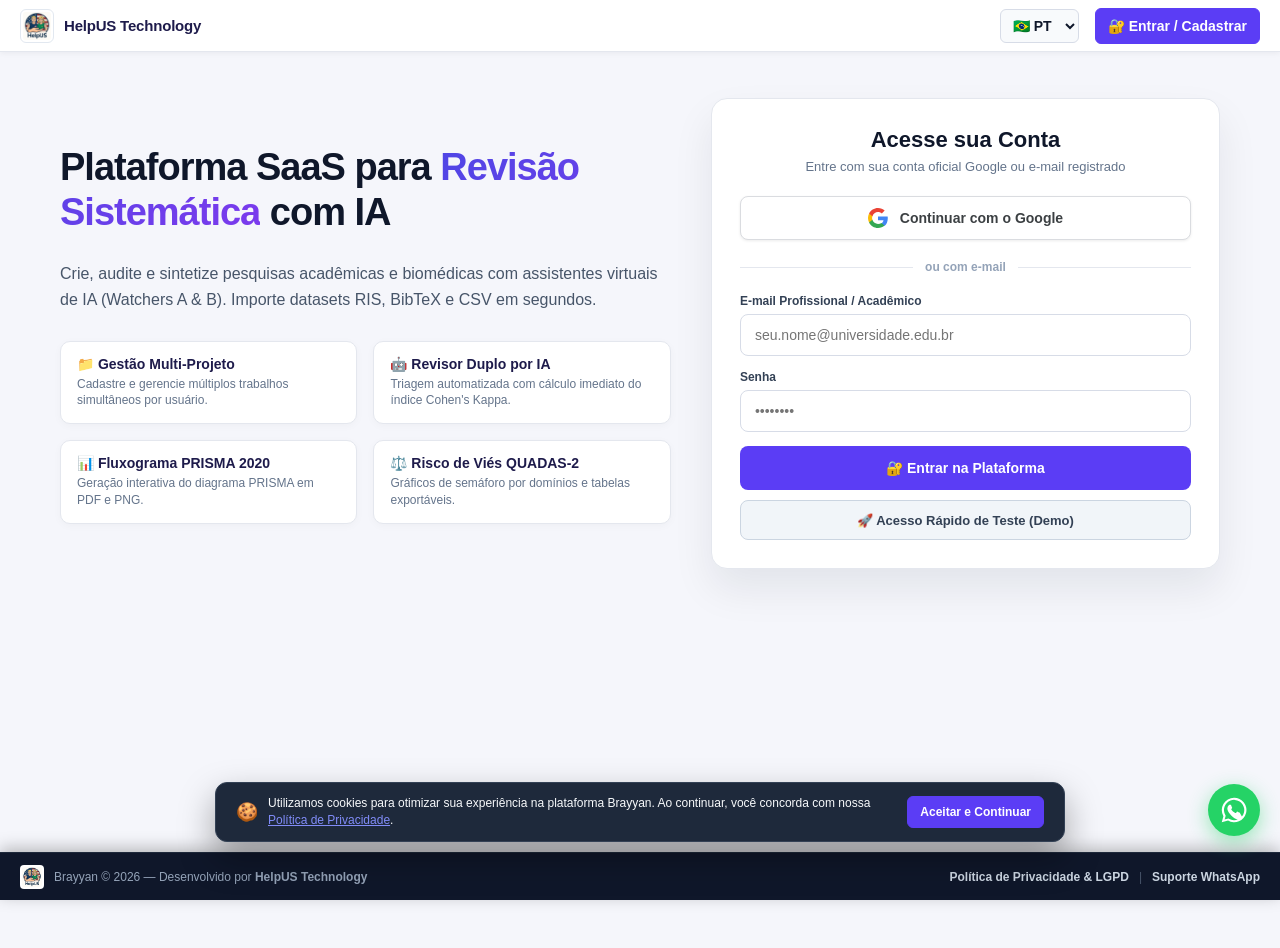
==== commit e88a18d2: "feat: landing screen with Google OAuth login, user dashboard for multi-project management, and route" ====
--- a/public/index.html
+++ b/public/index.html
@@ -5,649 +5,601 @@
 <meta name='viewport' content='width=device-width,initial-scale=1'>
 <title data-i18n="title">Brayyan — Revisão Sistemática com IA | HelpUS Technology</title>
 <link rel='stylesheet' href='/rayyan.css'>
+<script src="https://accounts.google.com/gsi/client" async defer></script>
 </head>
 <body>
-<header class='header'>
-  <div class='headerBrand'>
-    <img src='/helpus-logo.jpg' alt='HelpUS Technology' class='helpusHeaderLogo'>
-    <span class='headerBrandText'>HelpUS Technology</span>
-  </div>
-  <div class='headerUserSection'>
-    <button class='btn' onclick='openProjectsModal()' style='height:34px;font-size:13px'>📁 Meus Projetos</button>
-    <button class='btn primary' onclick='openCreateProjectModal()' style='height:34px;font-size:13px'>➕ Nova Revisão</button>
-    <div class='langSelectorWrap'>
-      <select id='langSelect' class='langSelect' onchange='changeLanguage(this.value)'>
-        <option value='pt' selected>🇧🇷 PT</option>
-        <option value='en'>🇺🇸 EN</option>
-        <option value='es'>🇪🇸 ES</option>
-      </select>
-    </div>
-    <div class='avatar' title='Wagner Santos'>WS</div>
-  </div>
-</header>
-
-<main class='page'>
-  <div class='projectHeaderCard'>
-    <div class='projectTitleRow'>
-      <div class='projectTitleGroup'>
-        <div class='logo'>B</div>
-        <div class='crown'>*</div>
-        <div class='titleWrap'>
-          <span data-i18n="headerTitle">IA-ECG Doenças Cardíacas Estruturais - Grupo 2 PubMed</span>
-          <span class='helpusBadge' data-i18n="helpusBadge">HelpUS Technology</span>
-          <span class='editIcon' data-i18n="edit">editar</span>
-        </div>
-      </div>
-      <div class='projectActionsGroup'>
-        <button class='btn primary' data-i18n="upgrade">Upgrade / Planos</button>
-        <button class='btn' data-i18n="needHelp">Precisa de ajuda?</button>
-        <button class='btn iconBtn'>?</button>
-        <button class='btn iconBtn'>cfg</button>
-        <div class='subToolsInline'>
-          <span style='font-weight:700' data-i18n="blindMode">Modo cego (Blind mode)</span>
-          <span class='switch'><i></i></span>
-          <button class='btn' data-go='criteria' data-i18n="screeningCriteria">Critérios de triagem</button>
-          <button class='btn iconBtn'>...</button>
-        </div>
-      </div>
-    </div>
-    
-    <nav class='tabs' id='tabs'>
-      <button class='tab active' data-tab='overview' data-i18n="tabOverview">Visão Geral</button>
-      <button class='tab' data-tab='reviewdata' data-i18n="tabReviewData">Dados da Revisão</button>
-      <button class='tab' data-tab='screening' data-i18n="tabScreening">Triagem (Screening)</button>
-      <button class='tab' data-tab='fulltext' data-i18n="tabFullText">Texto Completo</button>
-      <button class='tab' data-tab='extraction' data-i18n="tabExtraction">Extração de Dados</button>
-      <button class='tab' data-tab='risk' data-i18n="tabRisk">Risco de Viés</button>
-      <button class='tab' data-tab='practical' data-i18n="tabPractical">MVP Prático</button>
-      <button class='tab' data-tab='operational' data-i18n="tabOperational">Operacional (Ao Vivo)</button>
-    </nav>
-    
-    <div class='updateBar'>
-      <span data-i18n="updateBarMsg">Mantenha-se atualizado com as revisões da equipe</span>
-      <div class='updateBarButtons'>
-        <button class='btn' data-i18n="btnEditData">Editar dados</button>
-        <button class='btn' data-i18n="btnInvite">Convidar membros</button>
-        <button class='btn' data-i18n="btnPrisma">Fluxo PRISMA</button>
-      </div>
-    </div>
-  </div>
-<section id='overview' class='view active'>
-<div class='grid overviewGrid'>
-<div class='card'><div class='cardHead'><h2 data-i18n="cardReviewInfo">Informações da Revisão</h2></div><div class='cardBody'>
-<div class='infoRow'><div class='bubble bPurple'>i</div><div class='label' data-i18n="lblReviewTitle">Título da Revisão:</div><div data-i18n="headerTitle">IA-ECG Doenças Cardíacas Estruturais - Grupo 2 PubMed</div></div>
-<div class='infoRow'><div class='bubble bGreen'>T</div><div class='label' data-i18n="lblReviewType">Tipo de Revisão:</div><div data-i18n="lblReviewTypeVal">Revisão Sistemática com Meta-Análise</div></div>
-<div class='infoRow'><div class='bubble bGold'>D</div><div class='label' data-i18n="lblDomain">Domínio:</div><div data-i18n="lblDomainVal">Biomedicina / Cardiologia Digital</div></div>
-<div class='infoRow'><div class='bubble bRed'>D</div><div class='label' data-i18n="lblDesc">Descrição:</div><div class='muted' data-i18n="lblDescVal">Revisão sistemática e meta-análise sobre a acurácia diagnóstica de eletrocardiografia aprimorada por inteligência artificial para detecção de doenças cardíacas estruturais.</div></div>
-</div></div>
-<div class='card'><div class='cardHead'><h2 data-i18n="cardDataSummary">Resumo dos Dados</h2></div><div class='cardBody summaryCards'>
-<div class='metric'><div class='name' data-i18n="lblImportedRefs">Referências Importadas</div><div class='num'>3.578</div><button class='btn soft' data-i18n="btnAddRefs">Adicionar Referências</button></div>
-<div class='metric'><div class='name' data-i18n="lblTotalDupes">Total de Duplicatas</div><div class='num'>38</div><button class='btn soft' data-i18n="btnDetectDupes">Detectar Duplicatas</button></div>
-<div class='metric'><div class='name' data-i18n="lblUnresolved">Não Resolvidos</div><div class='num'>0</div><button class='btn disabled' data-i18n="btnContinueResolving">Continuar Resolução</button></div>
-<div class='metric statusList'><div class='statusItem'><span data-i18n="lblResolved">Resolvidos</span> <b>19</b></div><div class='statusItem'><span data-i18n="lblNotDuplicate">Não Duplicados</span> <b>6</b></div><div class='statusItem'><span data-i18n="lblDeleted">Excluídos</span> <b>13</b></div></div>
-</div></div>
-</div>
-<div class='card' style='margin-top:14px'><div class='cardHead'><h2 data-i18n="cardMembers">Membros da Equipe</h2></div><table class='table'><thead><tr><th data-i18n="thName">Nome</th><th data-i18n="thEmail">E-mail</th><th data-i18n="thRole">Função</th><th data-i18n="thStatus">Status</th></tr></thead><tbody><tr><td><div class='memberCell'><span class='memberAvatar'>WS</span>Wagner Santos</div></td><td>wagner.redes@gmail.com</td><td data-i18n="roleOwner">Proprietário / Revisor Líder</td><td><span class='ok' data-i18n="statusActive">Ativo</span></td></tr><tr><td><div class='memberCell'><span class='memberAvatar'>WA</span>Watcher A (IA)</div></td><td>watcher.a@helpusbr.com</td><td data-i18n="roleAiWatcher">Revisor Automatizado (IA)</td><td><span class='ok' data-i18n="statusActive">Ativo</span></td></tr><tr><td><div class='memberCell'><span class='memberAvatar'>WB</span>Watcher B (IA)</div></td><td>watcher.b@helpusbr.com</td><td data-i18n="roleAiWatcher">Revisor Automatizado (IA)</td><td><span class='ok' data-i18n="statusActive">Ativo</span></td></tr></tbody></table></div>
-<div class='grid progressGrid' style='margin-top:14px'>
-<div class='card'><div class='cardHead'><h2 data-i18n="cardProgress">Seu Progresso de Triagem</h2></div><div class='cardBody progressBody'><div><div class='donut'><span>100%</span></div><div class='legend'><span><i class='dot red'></i><span data-i18n="donutExcluded">Excluídos</span> (2.692)</span><span><i class='dot orange'></i><span data-i18n="donutMaybe">Conflitos</span> (81)</span><span><i class='dot green'></i><span data-i18n="donutIncluded">Incluídos</span> (886)</span></div></div><div class='bigCenter'><div class='time' data-i18n="progressTitle">Triagem Automatizada por IA Finalizada</div><div class='big' data-i18n="progressBig">3.578 Artigos Triados</div><button class='btn primary' data-go='screening' data-i18n="btnViewArticles">Ver Lista de Artigos</button><div class='muted' style='margin-top:18px' data-i18n="progressMuted">3.578 de 3.578 Artigos Processados com Sucesso</div></div></div></div>
-<div class='card'><div class='cardHead'><h2 data-i18n="cardScreeningSummary">Resumo da Triagem</h2></div><div class='cardBody'><div class='statusItem'><span data-i18n="lblPendingConflicts">Conflitos Pendentes</span><b>81</b></div><div class='statusItem'><span data-i18n="lblAiAgreement">Concordância da IA</span><b>97.74%</b></div><div class='statusItem'><span data-i18n="lblKappa">Coeficiente Kappa</span><b data-i18n="kappaVal">0.9479 (Excelente)</b></div><div class='progressLine'></div><div class='muted'><span class='warn'>!</span><span data-i18n="auditWarn">81 artigos necessitam de auditoria humana final para resolução de divergências entre os Watchers de IA.</span></div></div></div>
-</div>
-</section>
-<section id='reviewdata' class='view'>
-<div class='grid dataGrid'>
-<div class='card'><div class='cardHead'><h2 data-i18n="cardImportedData">Conjuntos de Dados Importados</h2></div><div class='cardBody'><div class='metric'><div class='name' data-i18n="lblBaseInfo">Base PubMed + Scopus + IEEE</div><div class='num'>3.578</div><button class='btn soft' data-i18n="btnImportCsv">Importar Novo CSV</button></div></div></div>
-<div class='card'><div class='cardHead'><h2 data-i18n="cardDbStatus">Status do Banco de Dados</h2></div><div class='cardBody'><div class='statusItem'><span data-i18n="lblSqliteReady">Registros SQLite</span> <b data-i18n="lblSqliteVal">Prontos (3.578)</b></div><div class='statusItem'><span data-i18n="lblAiRows">Linhas de Triagem IA</span> <b data-i18n="lblAiRowsVal">Processadas</b></div><div class='miniChart'><div class='bar p' style='height:80%'></div><div class='bar g' style='height:38%'></div><div class='bar o' style='height:55%'></div></div></div></div>
-</div>
-</section>
-<section id='screening' class='view'>
-<div class='grid screeningLayout'>
-<aside class='card'><div class='filterBox'><h4 data-i18n="keywordsTitle">Palavras-chave</h4><div class='chip include'><span data-i18n="kwIncludeEcg">Incluir ECG</span> <b>892</b></div><div class='chip include'><span data-i18n="kwIncludeAi">Incluir IA</span> <b>741</b></div><div class='chip exclude'><span data-i18n="kwExcludeAnimal">Excluir animal</span> <b>118</b></div><div class='chip maybe'><span data-i18n="kwMaybeValidation">Talvez validação</span> <b>304</b></div></div></aside>
-<section class='card'><div class='cardHead'><h2 data-i18n="cardArticlesToScreen">Artigos para triar</h2>
-<select id='confidenceFilter' style='padding:4px 8px;border:1px solid var(--line2);border-radius:6px;font-size:12px' onchange='filterArticlesByConfidence(this.value)'><option value='0'>Confiança IA: Todas</option><option value='0.9'>Confiança > 90%</option><option value='0.8'>Confiança > 80%</option></select>
-<button class='btn soft' id='loadArticlesBtnScreening' type='button' data-i18n="btnSortRelevance">Atualizar Lista</button></div>
-<div id='screeningArticleList' style='max-height:650px;overflow-y:auto'></div>
-</section>
-<section class='card'><div class='cardHead'><h2 data-i18n="cardArticleDetails">Detalhes do artigo</h2><span class='muted' style='font-size:11px'>⌨️ Atalhos: [1] Incluir | [2] Talvez | [3] Excluir | [U] Desfazer</span></div><div class='cardBody'><div id='detailTitle' class='detailTitle' data-i18n="lblSelectArticle">Selecione um artigo</div><p class='abstract' id='detailAbstract'></p><p><span class='pill'>ECG</span><span class='pill'>Inteligência Artificial</span><span class='pill'>Acurácia Diagnóstica</span><span class='pill'>Doença Cardíaca Estrutural</span></p><div class='statusItem'><span data-i18n="lblAuthors">Autores</span> <b id='detailAuthors'>-</b></div><div class='statusItem'><span data-i18n="lblJournal">Periódico</span> <b id='detailJournal'>-</b></div><div class='statusItem'><span data-i18n="lblYear">Ano</span> <b id='detailYear'>-</b></div><div class='statusItem'><span data-i18n="lblDoi">DOI</span> <b id='detailDoi'>-</b></div><div class='statusItem'><span data-i18n="lblDecisionA">Decisão Watcher A</span> <b id='detailWatcherA'>-</b></div><div class='statusItem'><span data-i18n="lblDecisionB">Decisão Watcher B</span> <b id='detailWatcherB'>-</b></div><div class='statusItem'><span data-i18n="lblCompStatus">Status de Comparação</span> <b id='detailStatus'>-</b></div><div class='decisionBar'><button class='decision inc' data-live-decision='include' type='button' data-i18n="btnInclude">Incluir [1]</button><button class='decision may' data-live-decision='maybe' type='button' data-i18n="btnMaybe">Talvez [2]</button><button class='decision exc' data-live-decision='exclude' type='button' data-i18n="btnExclude">Excluir [3]</button><button class='btn' type='button' onclick='undoLastDecision()' title='Desfazer última decisão [U]'>↩ Desfazer</button></div></div></section>
-</div>
-</section>
-<section id='criteria' class='view'>
-<div class='card'><div class='cardHead'><h2 data-i18n="cardCriteria">Critérios de triagem</h2></div><div class='cardBody'><div class='criteriaTabs'><div class='on' data-i18n="tabInclusion">Inclusão</div><div data-i18n="tabExclusion">Exclusão</div></div><div class='criteriaTitle' data-i18n="criteriaIncTitle">Incluir estudos quando:</div><div class='criteriaText' data-i18n="criteriaIncText">A população inclui adultos ou coortes clínicas avaliadas com eletrocardiografia; o teste do estudo envolve inteligência artificial, aprendizado de máquina, rede neural ou interpretação automatizada de ECG; o desfecho alvo inclui doença cardíaca estrutural, cardiomiopatia, valvopatia, disfunção ventricular, hipertrofia ou fenótipos relacionados.</div><div class='criteriaTitle' data-i18n="criteriaExcTitle">Excluir estudos quando:</div><div class='criteriaText' data-i18n="criteriaExcText">Estudos sem dados de ECG, sem métodos de IA, estudos exclusivamente em animais, editoriais ou comentários não diagnósticos.</div></div></div>
-</section>
-<section id='fulltext' class='view'>
-  <div class='grid' style='gap:16px'>
-    <div class='card'>
-      <div class='cardHead'>
-        <h2 data-i18n="fulltextTitle">Triagem de Texto Completo (Full-Text Assessment)</h2>
-        <button class='btn primary' onclick='openUploadPdfModal()'>+ Upload de PDFs / Artigos</button>
-      </div>
-      <div class='cardBody'>
-        <p class='muted' style='margin-top:0'>
-          Avaliação de elegibilidade dos 886 artigos em texto completo com verificação de critérios PICO e laudos ecocardiográficos de referência.
-        </p>
-        <div class='summaryCards' style='margin-top:14px'>
-          <div class='metric'>
-            <div class='name'>Artigos em Texto Completo</div>
-            <div class='num'>886</div>
-          </div>
-          <div class='metric'>
-            <div class='name'>PDFs Anexados</div>
-            <div class='num' style='color:#6366f1'>142</div>
-          </div>
-          <div class='metric'>
-            <div class='name'>Aprovados para Síntese</div>
-            <div class='num' style='color:#16a34a'>128</div>
-          </div>
-          <div class='metric'>
-            <div class='name'>Excluídos no Texto Completo</div>
-            <div class='num' style='color:#dc2626'>14</div>
-          </div>
-        </div>
-      </div>
-    </div>
-
-    <div class='card'>
-      <div class='cardHead'>
-        <h2>Documentos e PDFs para Auditoria</h2>
-        <input type='text' id='searchFulltext' placeholder='Buscar por artigo ou DOI...' style='padding:6px 12px;border:1px solid var(--line2);border-radius:6px;width:240px;font-size:13px' oninput='filterFulltextTable(this.value)'>
-      </div>
-      <div style='overflow-x:auto'>
-        <table class='table' id='fulltextTable'>
+
+<!-- LANDING & LOGIN SCREEN -->
+<div id='landingScreen' class='screenView'>
+  <header class='header'>
+    <div class='headerBrand'>
+      <img src='/helpus-logo.jpg' alt='HelpUS Technology' class='helpusHeaderLogo'>
+      <span class='headerBrandText'>HelpUS Technology</span>
+    </div>
+    <div class='headerUserSection'>
+      <div class='langSelectorWrap'>
+        <select class='langSelect' onchange='changeLanguage(this.value)'>
+          <option value='pt' selected>🇧🇷 PT</option>
+          <option value='en'>🇺🇸 EN</option>
+          <option value='es'>🇪🇸 ES</option>
+        </select>
+      </div>
+      <button class='btn primary' onclick='scrollToAuthCard()'>🔐 Entrar / Cadastrar</button>
+    </div>
+  </header>
+
+  <div class='landingContainer'>
+    <div class='landingHeroLeft'>
+      <h1 class='landingHeroTitle'>
+        Plataforma SaaS para <span>Revisão Sistemática</span> com IA
+      </h1>
+      <p class='landingHeroSubtitle'>
+        Crie, audite e sintetize pesquisas acadêmicas e biomédicas com assistentes virtuais de IA (Watchers A & B). Importe datasets RIS, BibTeX e CSV em segundos.
+      </p>
+
+      <div class='landingFeaturesList'>
+        <div class='landingFeatureItem'>
+          <h4>📁 Gestão Multi-Projeto</h4>
+          <p>Cadastre e gerencie múltiplos trabalhos simultâneos por usuário.</p>
+        </div>
+        <div class='landingFeatureItem'>
+          <h4>🤖 Revisor Duplo por IA</h4>
+          <p>Triagem automatizada com cálculo imediato do índice Cohen's Kappa.</p>
+        </div>
+        <div class='landingFeatureItem'>
+          <h4>📊 Fluxograma PRISMA 2020</h4>
+          <p>Geração interativa do diagrama PRISMA em PDF e PNG.</p>
+        </div>
+        <div class='landingFeatureItem'>
+          <h4>⚖️ Risco de Viés QUADAS-2</h4>
+          <p>Gráficos de semáforo por domínios e tabelas exportáveis.</p>
+        </div>
+      </div>
+    </div>
+
+    <div class='landingHeroRight' id='authCardSection'>
+      <div class='authCard'>
+        <div class='authCardHeader'>
+          <h2>Acesse sua Conta</h2>
+          <p>Entre com sua conta oficial Google ou e-mail registrado</p>
+        </div>
+
+        <!-- Official Google Sign-In Button -->
+        <button type='button' class='btnGoogleLogin' onclick='handleGoogleSignIn()'>
+          <svg class='googleIconSvg' viewBox='0 0 24 24'>
+            <path fill='#4285F4' d='M23.745 12.27c0-.7-.06-1.4-.19-2.07H12v4.51h6.6c-.29 1.52-1.14 2.82-2.4 3.68v3.05h3.88c2.27-2.09 3.665-5.17 3.665-9.17z'/>
+            <path fill='#34A853' d='M12 24c3.24 0 5.95-1.08 7.93-2.91l-3.88-3.05c-1.08.72-2.45 1.16-4.05 1.16-3.12 0-5.77-2.11-6.72-4.96H1.29v3.15C3.26 21.3 7.31 24 12 24z'/>
+            <path fill='#FBBC05' d='M5.28 14.24c-.25-.72-.38-1.49-.38-2.24s.13-1.52.38-2.24V6.61H1.29C.47 8.24 0 10.06 0 12s.47 3.76 1.29 5.39l3.99-3.15z'/>
+            <path fill='#EA4335' d='M12 4.75c1.77 0 3.35.61 4.6 1.8l3.42-3.42C17.95 1.19 15.24 0 12 0 7.31 0 3.26 2.7 1.29 6.61l3.99 3.15c.95-2.85 3.6-4.96 6.72-4.96z'/>
+          </svg>
+          Continuar com o Google
+        </button>
+
+        <div class='authDivider'><span>ou com e-mail</span></div>
+
+        <form class='authForm' onsubmit='handleEmailLogin(event)'>
+          <div class='authField'>
+            <label for='loginEmail'>E-mail Profissional / Acadêmico</label>
+            <input type='email' id='loginEmail' class='authInput' placeholder='seu.nome@universidade.edu.br' required>
+          </div>
+          <div class='authField'>
+            <label for='loginPassword'>Senha</label>
+            <input type='password' id='loginPassword' class='authInput' placeholder='••••••••' required>
+          </div>
+          <button type='submit' class='authSubmitBtn'>🔐 Entrar na Plataforma</button>
+        </form>
+
+        <button type='button' class='authDemoBtn' onclick='handleGuestLogin()'>🚀 Acesso Rápido de Teste (Demo)</button>
+      </div>
+    </div>
+  </div>
+</div>
+
+<!-- DASHBOARD SCREEN (Multi-Project Hub for Logged-In User) -->
+<div id='dashboardScreen' class='screenView hidden'>
+  <header class='header'>
+    <div class='headerBrand'>
+      <img src='/helpus-logo.jpg' alt='HelpUS Technology' class='helpusHeaderLogo'>
+      <span class='headerBrandText'>HelpUS Technology</span>
+    </div>
+    <div class='headerUserSection'>
+      <button class='btn primary' onclick='openCreateProjectModal()' style='height:34px;font-size:13px'>➕ Nova Revisão</button>
+      <div class='langSelectorWrap'>
+        <select class='langSelect' onchange='changeLanguage(this.value)'>
+          <option value='pt' selected>🇧🇷 PT</option>
+          <option value='en'>🇺🇸 EN</option>
+          <option value='es'>🇪🇸 ES</option>
+        </select>
+      </div>
+      <div class='userProfileHeader'>
+        <div class='avatar' id='dashUserAvatar'>WS</div>
+        <span class='userNameSpan' id='dashUserName'>Wagner Santos</span>
+        <button class='btn soft' onclick='handleLogout()' style='height:32px;font-size:12px'>🚪 Sair</button>
+      </div>
+    </div>
+  </header>
+
+  <div class='dashboardContainer'>
+    <div class='dashHeroBanner'>
+      <div class='dashHeroText'>
+        <h1 id='dashGreetingTitle'>Minhas Revisões Sistemáticas</h1>
+        <p id='dashGreetingSub'>Gerencie seus trabalhos cadastrados, importe arquivos RIS/BibTeX/CSV e monitore relatórios de triagem com IA.</p>
+      </div>
+      <button class='btn primary btnLg' onclick='openCreateProjectModal()'>➕ Cadastrar Novo Trabalho</button>
+    </div>
+
+    <div class='dashProjectsSection'>
+      <div class='dashProjectsHeader'>
+        <h2>📁 Seus Trabalhos Registrados</h2>
+      </div>
+      <div class='projectsGrid' id='dashboardProjectsGrid'>
+        <!-- Dynamic Cards -->
+      </div>
+    </div>
+  </div>
+</div>
+
+<!-- WORKSPACE SCREEN (Active Systematic Review) -->
+<div id='workspaceScreen' class='screenView hidden'>
+  <header class='header'>
+    <div class='headerBrand'>
+      <button class='btn' onclick='showDashboardScreen()' style='height:34px;font-size:13px;font-weight:700'>← Minhas Revisões</button>
+      <img src='/helpus-logo.jpg' alt='HelpUS Technology' class='helpusHeaderLogo'>
+      <span class='headerBrandText'>HelpUS Technology</span>
+    </div>
+    <div class='headerUserSection'>
+      <button class='btn' onclick='openProjectsModal()' style='height:34px;font-size:13px'>📁 Alternar Projeto</button>
+      <button class='btn primary' onclick='openCreateProjectModal()' style='height:34px;font-size:13px'>➕ Nova Revisão</button>
+      <div class='langSelectorWrap'>
+        <select class='langSelect' onchange='changeLanguage(this.value)'>
+          <option value='pt' selected>🇧🇷 PT</option>
+          <option value='en'>🇺🇸 EN</option>
+          <option value='es'>🇪🇸 ES</option>
+        </select>
+      </div>
+      <div class='avatar' id='headerWorkspaceAvatar' title='Perfil User'>WS</div>
+      <button class='btn soft' onclick='handleLogout()' style='height:30px;font-size:11px;padding:0 8px'>Sair</button>
+    </div>
+  </header>
+
+  <main class='page'>
+    <div class='projectHeaderCard'>
+      <div class='projectTitleRow'>
+        <div class='projectTitleGroup'>
+          <div class='logo'>B</div>
+          <div class='crown'>*</div>
+          <div class='titleWrap'>
+            <span data-i18n="headerTitle">IA-ECG Doenças Cardíacas Estruturais - Grupo 2 PubMed</span>
+            <span class='helpusBadge' data-i18n="helpusBadge">HelpUS Technology</span>
+            <span class='editIcon' data-i18n="edit">editar</span>
+          </div>
+        </div>
+        <div class='projectActionsGroup'>
+          <button class='btn primary' data-i18n="upgrade">Upgrade / Planos</button>
+          <button class='btn' data-i18n="needHelp">Precisa de ajuda?</button>
+          <button class='btn iconBtn'>?</button>
+          <button class='btn iconBtn'>cfg</button>
+          <div class='subToolsInline'>
+            <span style='font-weight:700' data-i18n="blindMode">Modo cego (Blind mode)</span>
+            <span class='switch'><i></i></span>
+            <button class='btn' data-go='criteria' data-i18n="screeningCriteria">Critérios de triagem</button>
+            <button class='btn iconBtn'>...</button>
+          </div>
+        </div>
+      </div>
+      
+      <nav class='tabs' id='tabs'>
+        <button class='tab active' data-tab='overview' data-i18n="tabOverview">Visão Geral</button>
+        <button class='tab' data-tab='reviewdata' data-i18n="tabReviewData">Dados da Revisão</button>
+        <button class='tab' data-tab='screening' data-i18n="tabScreening">Triagem (Screening)</button>
+        <button class='tab' data-tab='fulltext' data-i18n="tabFullText">Texto Completo</button>
+        <button class='tab' data-tab='extraction' data-i18n="tabExtraction">Extração de Dados</button>
+        <button class='tab' data-tab='risk' data-i18n="tabRisk">Risco de Viés</button>
+        <button class='tab' data-tab='practical' data-i18n="tabPractical">MVP Prático</button>
+        <button class='tab' data-tab='operational' data-i18n="tabOperational">Operacional (Ao Vivo)</button>
+      </nav>
+      
+      <div class='updateBar'>
+        <span data-i18n="updateBarMsg">Mantenha-se atualizado com as revisões da equipe</span>
+        <div class='updateBarButtons'>
+          <button class='btn' data-i18n="btnEditData">Editar dados</button>
+          <button class='btn' data-i18n="btnInvite">Convidar membros</button>
+          <button class='btn' data-i18n="btnPrisma">Fluxo PRISMA</button>
+        </div>
+      </div>
+    </div>
+
+    <section id='overview' class='view active'>
+      <div class='grid overviewGrid'>
+        <div class='card'>
+          <div class='cardHead'><h2 data-i18n="cardReviewInfo">Informações da Revisão</h2></div>
+          <div class='cardBody'>
+            <div class='infoRow'><div class='bubble bPurple'>i</div><div class='label' data-i18n="lblReviewTitle">Título da Revisão:</div><div data-i18n="headerTitle">IA-ECG Doenças Cardíacas Estruturais - Grupo 2 PubMed</div></div>
+            <div class='infoRow'><div class='bubble bGreen'>T</div><div class='label' data-i18n="lblReviewType">Tipo de Revisão:</div><div data-i18n="lblReviewTypeVal">Revisão Sistemática com Meta-Análise</div></div>
+            <div class='infoRow'><div class='bubble bGold'>D</div><div class='label' data-i18n="lblDomain">Domínio:</div><div data-i18n="lblDomainVal">Biomedicina / Cardiologia Digital</div></div>
+            <div class='infoRow'><div class='bubble bRed'>D</div><div class='label' data-i18n="lblDesc">Descrição:</div><div class='muted' data-i18n="lblDescVal">Revisão sistemática e meta-análise sobre a acurácia diagnóstica de eletrocardiografia aprimorada por inteligência artificial para detecção de doenças cardíacas estruturais.</div></div>
+          </div>
+        </div>
+        <div class='card'>
+          <div class='cardHead'><h2 data-i18n="cardDataSummary">Resumo dos Dados</h2></div>
+          <div class='cardBody summaryCards'>
+            <div class='metric'><div class='name' data-i18n="lblImportedRefs">Referências Importadas</div><div class='num'>3.578</div><button class='btn soft' data-i18n="btnAddRefs">Adicionar Referências</button></div>
+            <div class='metric'><div class='name' data-i18n="lblTotalDupes">Total de Duplicatas</div><div class='num'>38</div><button class='btn soft' data-i18n="btnDetectDupes">Detectar Duplicatas</button></div>
+            <div class='metric'><div class='name' data-i18n="lblUnresolved">Não Resolvidos</div><div class='num'>0</div><button class='btn disabled' data-i18n="btnContinueResolving">Continuar Resolução</button></div>
+            <div class='metric statusList'><div class='statusItem'><span data-i18n="lblResolved">Resolvidos</span> <b>19</b></div><div class='statusItem'><span data-i18n="lblNotDuplicate">Não Duplicados</span> <b>6</b></div><div class='statusItem'><span data-i18n="lblDeleted">Excluídos</span> <b>13</b></div></div>
+          </div>
+        </div>
+      </div>
+      <div class='card' style='margin-top:14px'>
+        <div class='cardHead'><h2 data-i18n="cardMembers">Membros da Equipe</h2></div>
+        <table class='table'>
           <thead>
-            <tr>
-              <th>ID</th>
-              <th>Título do Estudo</th>
-              <th>Arquivo PDF</th>
-              <th>Status do Texto</th>
-              <th>Razão de Exclusão</th>
-              <th>Revisor Responsável</th>
-              <th>Ação</th>
-            </tr>
+            <tr><th data-i18n="thName">Nome</th><th data-i18n="thEmail">E-mail</th><th data-i18n="thRole">Função</th><th data-i18n="thStatus">Status</th></tr>
           </thead>
-          <tbody id='fulltextTbody'>
-            <!-- Preenchido via JavaScript -->
+          <tbody>
+            <tr><td><div class='memberCell'><span class='memberAvatar'>WS</span>Wagner Santos</div></td><td>wagner.redes@gmail.com</td><td data-i18n="roleOwner">Proprietário / Revisor Líder</td><td><span class='ok' data-i18n="statusActive">Ativo</span></td></tr>
+            <tr><td><div class='memberCell'><span class='memberAvatar'>WA</span>Watcher A (IA)</div></td><td>watcher.a@helpusbr.com</td><td data-i18n="roleAiWatcher">Revisor Automatizado (IA)</td><td><span class='ok' data-i18n="statusActive">Ativo</span></td></tr>
+            <tr><td><div class='memberCell'><span class='memberAvatar'>WB</span>Watcher B (IA)</div></td><td>watcher.b@helpusbr.com</td><td data-i18n="roleAiWatcher">Revisor Automatizado (IA)</td><td><span class='ok' data-i18n="statusActive">Ativo</span></td></tr>
           </tbody>
         </table>
       </div>
-    </div>
-  </div>
-</section>
-<section id='extraction' class='view'>
-  <div class='grid' style='gap:16px'>
-    <div class='card'>
-      <div class='cardHead'>
-        <h2 data-i18n="extractionTitle">Extração de Dados com IA & Auditoria</h2>
-        <div style='display:flex;gap:8px'>
-          <button class='btn primary' onclick='openExtractionModal()' data-i18n="btnConfigExtraction">Configurar Formulário</button>
-          <button class='btn' onclick='exportExtractionCsv()'>Exportar CSV</button>
-        </div>
-      </div>
-      <div class='cardBody'>
-        <p class='muted' style='margin-top:0'>
-          Formulário padronizado de extração automatizada de parâmetros clínicos, acurácia diagnóstica e arquitetura de IA em ECG.
-        </p>
-        <div class='summaryCards' style='margin-top:14px'>
-          <div class='metric'>
-            <div class='name'>Campos Ativos</div>
-            <div class='num' id='extActiveFieldsCount'>6</div>
-          </div>
-          <div class='metric'>
-            <div class='name'>Artigos Processados</div>
-            <div class='num' id='extExtractedCount'>886</div>
-          </div>
-          <div class='metric'>
-            <div class='name'>AUC / ROC Média</div>
-            <div class='num' style='color:#16a34a'>0.948</div>
-          </div>
-          <div class='metric'>
-            <div class='name'>Sensibilidade Média</div>
-            <div class='num' style='color:#2563eb'>92.4%</div>
-          </div>
-        </div>
-      </div>
-    </div>
-
-    <div class='card'>
-      <div class='cardHead'>
-        <h2>Tabela de Evidências Extraídas (Artigos Incluídos)</h2>
-        <input type='text' id='searchExtraction' placeholder='Buscar no formulário...' style='padding:6px 12px;border:1px solid var(--line2);border-radius:6px;width:220px;font-size:13px' oninput='filterExtractionTable(this.value)'>
-      </div>
-      <div style='overflow-x:auto'>
-        <table class='table' id='extractionTable'>
-          <thead>
-            <tr>
-              <th>ID</th>
-              <th>Título do Estudo</th>
-              <th>População</th>
-              <th>Modalidade ECG</th>
-              <th>Arquitetura IA</th>
-              <th>AUC / ROC</th>
-              <th>Sens. / Espec.</th>
-              <th>Desfecho Alvo</th>
-              <th>Status</th>
-            </tr>
-          </thead>
-          <tbody id='extractionTbody'>
-            <!-- Preenchido via JavaScript -->
-          </tbody>
-        </table>
-      </div>
-    </div>
-  </div>
-</section>
-<section id='risk' class='view'>
-  <div class='grid' style='gap:16px'>
-    <div class='card'>
-      <div class='cardHead'>
-        <h2 data-i18n="riskTitle">Avaliação de Risco de Viés (QUADAS-2)</h2>
-        <div style='display:flex;gap:8px'>
-          <button class='btn primary' onclick='openRiskModal()' data-i18n="btnConfigRisk">Configurar QUADAS-2</button>
-          <button class='btn' onclick='exportRiskCsv()'>Exportar Relatório (CSV)</button>
-        </div>
-      </div>
-      <div class='cardBody'>
-        <p class='muted' style='margin-top:0'>
-          Ferramenta padronizada QUADAS-2 para avaliação rigorosa de risco de viés e aplicabilidade clínica em estudos de acurácia diagnóstica baseados em IA.
-        </p>
-        <div class='summaryCards' style='margin-top:14px'>
-          <div class='metric'>
-            <div class='name'>Baixo Risco Geral</div>
-            <div class='num' style='color:#16a34a'>78.4%</div>
-          </div>
-          <div class='metric'>
-            <div class='name'>Alguma Incerteza</div>
-            <div class='num' style='color:#d97706'>15.2%</div>
-          </div>
-          <div class='metric'>
-            <div class='name'>Alto Risco de Viés</div>
-            <div class='num' style='color:#dc2626'>6.4%</div>
-          </div>
-          <div class='metric'>
-            <div class='name'>Estudos Avaliados</div>
-            <div class='num' id='riskEvaluatedCount'>886</div>
-          </div>
-        </div>
-      </div>
-    </div>
-
-    <div class='card'>
-      <div class='cardHead'>
-        <h2>Resumo Proporcional por Domínio QUADAS-2</h2>
-      </div>
-      <div class='cardBody' style='display:flex;flex-direction:column;gap:14px'>
-        <div>
-          <div style='display:flex;justify-content:space-between;font-weight:700;margin-bottom:4px;font-size:13px'>
-            <span>D1. Seleção de Pacientes (Amostragem & Elegibilidade)</span>
-            <span style='color:#16a34a'>82% Baixo Risco</span>
-          </div>
-          <div style='display:flex;height:14px;border-radius:7px;overflow:hidden;background:#e2e8f0'>
-            <div style='width:82%;background:#16a34a' title='82% Baixo Risco'></div>
-            <div style='width:12%;background:#f59e0b' title='12% Incerteza'></div>
-            <div style='width:6%;background:#ef4444' title='6% Alto Risco'></div>
-          </div>
-        </div>
-
-        <div>
-          <div style='display:flex;justify-content:space-between;font-weight:700;margin-bottom:4px;font-size:13px'>
-            <span>D2. Teste Índice (Cegamento do Modelo de IA)</span>
-            <span style='color:#16a34a'>88% Baixo Risco</span>
-          </div>
-          <div style='display:flex;height:14px;border-radius:7px;overflow:hidden;background:#e2e8f0'>
-            <div style='width:88%;background:#16a34a' title='88% Baixo Risco'></div>
-            <div style='width:8%;background:#f59e0b' title='8% Incerteza'></div>
-            <div style='width:4%;background:#ef4444' title='4% Alto Risco'></div>
-          </div>
-        </div>
-
-        <div>
-          <div style='display:flex;justify-content:space-between;font-weight:700;margin-bottom:4px;font-size:13px'>
-            <span>D3. Padrão de Referência (Ecocardiograma / RMN)</span>
-            <span style='color:#16a34a'>91% Baixo Risco</span>
-          </div>
-          <div style='display:flex;height:14px;border-radius:7px;overflow:hidden;background:#e2e8f0'>
-            <div style='width:91%;background:#16a34a' title='91% Baixo Risco'></div>
-            <div style='width:6%;background:#f59e0b' title='6% Incerteza'></div>
-            <div style='width:3%;background:#ef4444' title='3% Alto Risco'></div>
-          </div>
-        </div>
-
-        <div>
-          <div style='display:flex;justify-content:space-between;font-weight:700;margin-bottom:4px;font-size:13px'>
-            <span>D4. Fluxo e Tempo Inter-Exames (Intervalo ECG x Referência)</span>
-            <span style='color:#16a34a'>74% Baixo Risco</span>
-          </div>
-          <div style='display:flex;height:14px;border-radius:7px;overflow:hidden;background:#e2e8f0'>
-            <div style='width:74%;background:#16a34a' title='74% Baixo Risco'></div>
-            <div style='width:18%;background:#f59e0b' title='18% Incerteza'></div>
-            <div style='width:8%;background:#ef4444' title='8% Alto Risco'></div>
-          </div>
-        </div>
-
-        <div style='display:flex;gap:16px;justify-content:center;margin-top:8px;font-weight:700;font-size:12px'>
-          <span style='display:flex;align-items:center;gap:6px'><i class='dot' style='background:#16a34a'></i> Baixo Risco (Low Risk)</span>
-          <span style='display:flex;align-items:center;gap:6px'><i class='dot' style='background:#f59e0b'></i> Incerteza (Uncertain)</span>
-          <span style='display:flex;align-items:center;gap:6px'><i class='dot' style='background:#ef4444'></i> Alto Risco (High Risk)</span>
-        </div>
-      </div>
-    </div>
-
-    <div class='card'>
-      <div class='cardHead'>
-        <h2>Classificação QUADAS-2 por Estudo</h2>
-        <input type='text' id='searchRisk' placeholder='Buscar estudo na matriz QUADAS...' style='padding:6px 12px;border:1px solid var(--line2);border-radius:6px;width:240px;font-size:13px' oninput='filterRiskTable(this.value)'>
-      </div>
-      <div style='overflow-x:auto'>
-        <table class='table' id='riskTable'>
-          <thead>
-            <tr>
-              <th>ID</th>
-              <th>Título do Estudo</th>
-              <th>D1. Pacientes</th>
-              <th>D2. Teste IA</th>
-              <th>D3. Referência</th>
-              <th>D4. Fluxo/Tempo</th>
-              <th>Aplicabilidade</th>
-              <th>Avaliação Geral</th>
-            </tr>
-          </thead>
-          <tbody id='riskTbody'>
-            <!-- Preenchido via JavaScript -->
-          </tbody>
-        </table>
-      </div>
-    </div>
-  </div>
-</section>
-
-<section id='operational' class='view'>
-<div class='card'><div class='cardHead'><h2 data-i18n="tabOperational">Operacional (Ao Vivo)</h2></div><div class='cardBody'>
-<div class='opsGrid'>
-<div class="opsCard" style="grid-column:1/-1">
-  <h3 data-i18n="opWorkflowTitle">Fluxo de Trabalho Brayyan — Triagem e Auditoria por IA</h3>
-  <p data-i18n="opWorkflowText">Importe arquivos CSV, carregue artigos, resolva conflitos entre os Watchers A e B, registre a decisão final e exporte os resultados.</p>
-  <div class="liveControls">
-    <input id="csvFile" type="file" accept=".csv,text/csv">
-    <button class="btn primary" id="uploadCsvBtn" type="button" data-i18n="btnImportCsvAction">Importar CSV</button>
-    <button class="btn" id="refreshLiveBtn" type="button" data-i18n="btnRefreshData">Atualizar Dados</button>
-    <a class="btn" href="/api/export/csv" target="_blank" data-i18n="btnExportCsv">Exportar CSV Consolidado</a>
-  </div>
-
-  <div id="liveStatus" class="muted" style="margin-top:10px" data-i18n="lblReady">Pronto.</div>
-
-  <div class="summaryCards" style="margin-top:14px">
-    <div class="metric"><div class="name">Total</div><div class="num" id="liveTotal">3,578</div></div>
-    <div class="metric"><div class="name">Triados</div><div class="num" id="liveScreened">3,578</div></div>
-    <div class="metric"><div class="name">Incluídos</div><div class="num" id="liveIncluded">886</div></div>
-    <div class="metric"><div class="name">Conflitos</div><div class="num" id="liveConflicts">81</div></div>
-  </div>
-
-  <div class="grid screeningLayout" style="margin-top:14px">
-    <section class="card">
-      <div class="cardHead"><h2 data-i18n="cardLiveArticles">Artigos Carregados</h2><button class="btn soft" id="loadArticlesBtn" type="button" data-i18n="btnUpdate">Atualizar</button></div>
-      <div id="liveArticleList" class="cardBody"></div>
-    </section>
-
-    <section class="card">
-      <div class="cardHead"><h2 data-i18n="cardLiveDetails">Detalhes do Artigo Selecionado</h2></div>
-      <div class="cardBody">
-        <div id="liveDetailTitle" class="detailTitle" data-i18n="lblSelectArticle">Selecione um artigo</div>
-        <p id="liveDetailAbstract" class="abstract"></p>
-        <div class="statusItem"><span data-i18n="lblJournal">Periódico</span> <b id="liveDetailJournal"></b></div>
-        <div class="statusItem"><span data-i18n="lblYear">Ano</span> <b id="liveDetailYear"></b></div>
-        <div class="statusItem"><span data-i18n="lblDoi">DOI</span> <b id="liveDetailDoi"></b></div>
-        <div class="statusItem"><span data-i18n="lblDecisionA">Decisão Watcher A</span> <b id="liveDetailA"></b></div>
-        <div class="statusItem"><span data-i18n="lblDecisionB">Decisão Watcher B</span> <b id="liveDetailB"></b></div>
-        <div class="statusItem"><span data-i18n="lblCompStatus">Status de Comparação</span> <b id="liveDetailStatus"></b></div>
-        <textarea id="decisionNote" placeholder="Nota da decisão humana ou parecer técnico..." style="width:100%;min-height:70px;margin-top:12px"></textarea>
-        <div class="decisionBar">
-          <button class="decision inc" data-live-decision="include" type="button" data-i18n="btnInclude">Incluir</button>
-          <button class="decision may" data-live-decision="maybe" type="button" data-i18n="btnMaybe">Talvez</button>
-          <button class="decision exc" data-live-decision="exclude" type="button" data-i18n="btnExclude">Excluir</button>
-        </div>
-      </div>
-    </section>
-  </div>
-
-  <div class="card" style="margin-top:14px">
-    <div class="cardHead"><h2 data-i18n="cardLiveConflicts">Conflitos ao Vivo (Watcher A vs B)</h2><button class="btn soft" id="loadConflictsBtn" type="button" data-i18n="btnLoadConflicts">Carregar Conflitos</button></div>
-    <div id="liveConflictList" class="cardBody"></div>
-  </div>
-</div>
-</div></div></div>
-</section>
-</main>
-
-<footer class="footer">
-  <div class="footerBrand">
-    <img src="/helpus-logo.jpg" alt="HelpUS Logo" class="footerLogoSmall">
-    <span data-i18n="footerCopy">© 2026 HelpUS Technology. Todos os direitos reservados. Desenvolvido por HelpUS.</span>
-  </div>
-  <div class="footerRight">
-    <a href="javascript:void(0)" onclick="openPrivacyModal()" data-i18n="footerPrivacy">Política de Privacidade</a>
-    <span class="footerSep">|</span>
-    <a href="javascript:void(0)" onclick="openPrivacyModal()" data-i18n="footerTerms">Termos & LGPD</a>
+      <div class='grid progressGrid' style='margin-top:14px'>
+        <div class='card'>
+          <div class='cardHead'><h2 data-i18n="cardProgress">Seu Progresso de Triagem</h2></div>
+          <div class='cardBody progressBody'>
+            <div>
+              <div class='donut'><span>100%</span></div>
+              <div class='legend'><span><i class='dot red'></i><span data-i18n="donutExcluded">Excluídos</span> (2.692)</span><span><i class='dot orange'></i><span data-i18n="donutMaybe">Conflitos</span> (81)</span><span><i class='dot green'></i><span data-i18n="donutIncluded">Incluídos</span> (886)</span></div>
+            </div>
+            <div class='bigCenter'>
+              <div class='time' data-i18n="progressTitle">Triagem Automatizada por IA Finalizada</div>
+              <div class='big' data-i18n="progressBig">3.578 Artigos Triados</div>
+              <button class='btn primary' data-go='screening' data-i18n="btnViewArticles">Ver Lista de Artigos</button>
+              <div class='muted' style='margin-top:18px' data-i18n="progressMuted">3.578 de 3.578 Artigos Processados com Sucesso</div>
+            </div>
+          </div>
+        </div>
+        <div class='card'>
+          <div class='cardHead'><h2 data-i18n="cardScreeningSummary">Resumo da Triagem</h2></div>
+          <div class='cardBody'>
+            <div class='statusItem'><span data-i18n="lblPendingConflicts">Conflitos Pendentes</span><b>81</b></div>
+            <div class='statusItem'><span data-i18n="lblAiAgreement">Concordância da IA</span><b>97.74%</b></div>
+            <div class='statusItem'><span data-i18n="lblKappa">Coeficiente Kappa</span><b data-i18n="kappaVal">0.9479 (Excelente)</b></div>
+            <div class='progressLine'></div>
+            <div class='muted'><span class='warn'>!</span><span data-i18n="auditWarn">81 artigos necessitam de auditoria humana final para resolução de divergências entre os Watchers de IA.</span></div>
+          </div>
+        </div>
+      </div>
+    </section>
+
+    <section id='reviewdata' class='view'>
+      <div class='grid dataGrid'>
+        <div class='card'><div class='cardHead'><h2 data-i18n="cardImportedData">Conjuntos de Dados Importados</h2></div><div class='cardBody'><div class='metric'><div class='name' data-i18n="lblBaseInfo">Base PubMed + Scopus + IEEE</div><div class='num'>3.578</div><button class='btn soft' data-i18n="btnImportCsv">Importar Novo CSV</button></div></div></div>
+        <div class='card'><div class='cardHead'><h2 data-i18n="cardDbStatus">Status do Banco de Dados</h2></div><div class='cardBody'><div class='statusItem'><span data-i18n="lblSqliteReady">Registros SQLite</span> <b data-i18n="lblSqliteVal">Prontos (3.578)</b></div><div class='statusItem'><span data-i18n="lblAiRows">Linhas de Triagem IA</span> <b data-i18n="lblAiRowsVal">Processadas</b></div><div class='miniChart'><div class='bar p' style='height:80%'></div><div class='bar g' style='height:38%'></div><div class='bar o' style='height:55%'></div></div></div></div>
+      </div>
+    </section>
+
+    <section id='screening' class='view'>
+      <div class='grid screeningLayout'>
+        <aside class='card'><div class='filterBox'><h4 data-i18n="keywordsTitle">Palavras-chave</h4><div class='chip include'><span data-i18n="kwIncludeEcg">Incluir ECG</span> <b>892</b></div><div class='chip include'><span data-i18n="kwIncludeAi">Incluir IA</span> <b>741</b></div><div class='chip exclude'><span data-i18n="kwExcludeAnimal">Excluir animal</span> <b>118</b></div><div class='chip maybe'><span data-i18n="kwMaybeValidation">Talvez validação</span> <b>304</b></div></div></aside>
+        <section class='card'><div class='cardHead'><h2 data-i18n="cardArticlesToScreen">Artigos para triar</h2>
+        <select id='confidenceFilter' style='padding:4px 8px;border:1px solid var(--line2);border-radius:6px;font-size:12px' onchange='filterArticlesByConfidence(this.value)'><option value='0'>Confiança IA: Todas</option><option value='0.9'>Confiança > 90%</option><option value='0.8'>Confiança > 80%</option></select>
+        <button class='btn soft' id='loadArticlesBtnScreening' type='button' data-i18n="btnSortRelevance">Atualizar Lista</button></div>
+        <div id='screeningArticleList' style='max-height:650px;overflow-y:auto'></div>
+        </section>
+        <section class='card'><div class='cardHead'><h2 data-i18n="cardArticleDetails">Detalhes do artigo</h2><span class='muted' style='font-size:11px'>⌨️ Atalhos: [1] Incluir | [2] Talvez | [3] Excluir | [U] Desfazer</span></div><div class='cardBody'><div id='detailTitle' class='detailTitle' data-i18n="lblSelectArticle">Selecione um artigo</div><p class='abstract' id='detailAbstract'></p><p><span class='pill'>ECG</span><span class='pill'>Inteligência Artificial</span><span class='pill'>Acurácia Diagnóstica</span><span class='pill'>Doença Cardíaca Estrutural</span></p><div class='statusItem'><span data-i18n="lblAuthors">Autores</span> <b id='detailAuthors'>-</b></div><div class='statusItem'><span data-i18n="lblJournal">Periódico</span> <b id='detailJournal'>-</b></div><div class='statusItem'><span data-i18n="lblYear">Ano</span> <b id='detailYear'>-</b></div><div class='statusItem'><span data-i18n="lblDoi">DOI</span> <b id='detailDoi'>-</b></div><div class='statusItem'><span data-i18n="lblDecisionA">Decisão Watcher A</span> <b id='detailWatcherA'>-</b></div><div class='statusItem'><span data-i18n="lblDecisionB">Decisão Watcher B</span> <b id='detailWatcherB'>-</b></div><div class='statusItem'><span data-i18n="lblCompStatus">Status de Comparação</span> <b id='detailStatus'>-</b></div><div class='decisionBar'><button class='decision inc' data-live-decision='include' type='button' data-i18n="btnInclude">Incluir [1]</button><button class='decision may' data-live-decision='maybe' type='button' data-i18n="btnMaybe">Talvez [2]</button><button class='decision exc' data-live-decision='exclude' type='button' data-i18n="btnExclude">Excluir [3]</button><button class='btn' type='button' onclick='undoLastDecision()' title='Desfazer última decisão [U]'>↩ Desfazer</button></div></div></section>
+      </div>
+    </section>
+
+    <section id='criteria' class='view'>
+      <div class='card'><div class='cardHead'><h2 data-i18n="cardCriteria">Critérios de triagem</h2></div><div class='cardBody'><div class='criteriaTabs'><div class='on' data-i18n="tabInclusion">Inclusão</div><div data-i18n="tabExclusion">Exclusão</div></div><div class='criteriaTitle' data-i18n="criteriaIncTitle">Incluir estudos quando:</div><div class='criteriaText' data-i18n="criteriaIncText">A população inclui adultos ou coortes clínicas avaliadas com eletrocardiografia; o teste do estudo envolve inteligência artificial, aprendizado de máquina, rede neural ou interpretação automatizada de ECG; o desfecho alvo inclui doença cardíaca estrutural, cardiomiopatia, valvopatia, disfunção ventricular, hipertrofia ou fenótipos relacionados.</div><div class='criteriaTitle' data-i18n="criteriaExcTitle">Excluir estudos quando:</div><div class='criteriaText' data-i18n="criteriaExcText">Estudos sem dados de ECG, sem métodos de IA, estudos exclusivamente em animais, editoriais ou comentários não diagnósticos.</div></div></div>
+    </section>
+
+    <section id='fulltext' class='view'>
+      <div class='grid' style='gap:16px'>
+        <div class='card'>
+          <div class='cardHead'>
+            <h2 data-i18n="fulltextTitle">Triagem de Texto Completo (Full-Text Assessment)</h2>
+            <button class='btn primary' onclick='openUploadPdfModal()'>+ Upload de PDFs / Artigos</button>
+          </div>
+          <div class='cardBody'>
+            <p class='muted' style='margin-top:0'>
+              Avaliação de elegibilidade dos 886 artigos em texto completo com verificação de critérios PICO e laudos ecocardiográficos de referência.
+            </p>
+            <div class='summaryCards' style='margin-top:14px'>
+              <div class='metric'>
+                <div class='name'>Artigos em Texto Completo</div>
+                <div class='num'>886</div>
+              </div>
+              <div class='metric'>
+                <div class='name'>PDFs Anexados</div>
+                <div class='num' style='color:#6366f1'>142</div>
+              </div>
+              <div class='metric'>
+                <div class='name'>Aprovados para Síntese</div>
+                <div class='num' style='color:#16a34a'>128</div>
+              </div>
+              <div class='metric'>
+                <div class='name'>Excluídos no Texto Completo</div>
+                <div class='num' style='color:#dc2626'>14</div>
+              </div>
+            </div>
+          </div>
+        </div>
+
+        <div class='card'>
+          <div class='cardHead'>
+            <h2>Documentos e PDFs para Auditoria</h2>
+            <input type='text' id='searchFulltext' placeholder='Buscar por artigo ou DOI...' style='padding:6px 12px;border:1px solid var(--line2);border-radius:6px;width:240px;font-size:13px' oninput='filterFulltextTable(this.value)'>
+          </div>
+          <div style='overflow-x:auto'>
+            <table class='table' id='fulltextTable'>
+              <thead>
+                <tr>
+                  <th>ID</th>
+                  <th>Título do Estudo</th>
+                  <th>Arquivo PDF</th>
+                  <th>Status do Texto</th>
+                  <th>Razão de Exclusão</th>
+                  <th>Revisor Responsável</th>
+                  <th>Ação</th>
+                </tr>
+              </thead>
+              <tbody id='fulltextTbody'>
+                <!-- Preenchido via JavaScript -->
+              </tbody>
+            </table>
+          </div>
+        </div>
+      </div>
+    </section>
+
+    <section id='extraction' class='view'>
+      <div class='grid' style='gap:16px'>
+        <div class='card'>
+          <div class='cardHead'>
+            <h2 data-i18n="extractionTitle">Extração de Dados com IA & Auditoria</h2>
+            <div style='display:flex;gap:8px'>
+              <button class='btn primary' onclick='openExtractionModal()' data-i18n="btnConfigExtraction">Configurar Formulário</button>
+              <button class='btn' onclick='exportExtractionCsv()'>Exportar CSV</button>
+            </div>
+          </div>
+          <div class='cardBody'>
+            <p class='muted' style='margin-top:0'>
+              Formulário padronizado de extração automatizada de parâmetros clínicos, acurácia diagnóstica e arquitetura de IA em ECG.
+            </p>
+            <div class='summaryCards' style='margin-top:14px'>
+              <div class='metric'>
+                <div class='name'>Campos Ativos</div>
+                <div class='num' id='extActiveFieldsCount'>6</div>
+              </div>
+              <div class='metric'>
+                <div class='name'>Artigos Processados</div>
+                <div class='num' id='extExtractedCount'>886</div>
+              </div>
+              <div class='metric'>
+                <div class='name'>AUC / ROC Média</div>
+                <div class='num' style='color:#16a34a'>0.948</div>
+              </div>
+            </div>
+          </div>
+        </div>
+
+        <div class='card'>
+          <div class='cardHead'>
+            <h2>Matriz de Extração de Dados dos Estudos Incluídos</h2>
+            <input type='text' id='searchExtraction' placeholder='Buscar por estudo, autor ou desfecho...' style='padding:6px 12px;border:1px solid var(--line2);border-radius:6px;width:240px;font-size:13px' oninput='filterExtractionTable(this.value)'>
+          </div>
+          <div style='overflow-x:auto'>
+            <table class='table' id='extractionTable'>
+              <thead>
+                <tr>
+                  <th>ID</th>
+                  <th>Estudo / Autor</th>
+                  <th>Ano</th>
+                  <th>Acurácia (AUC-ROC)</th>
+                  <th>Sensibilidade</th>
+                  <th>Arquitetura IA</th>
+                  <th>Amostra (N)</th>
+                  <th>Ação</th>
+                </tr>
+              </thead>
+              <tbody id='extractionTbody'>
+                <!-- Preenchido via JavaScript -->
+              </tbody>
+            </table>
+          </div>
+        </div>
+      </div>
+    </section>
+
+    <section id='risk' class='view'>
+      <div class='grid' style='gap:16px'>
+        <div class='card'>
+          <div class='cardHead'>
+            <h2 data-i18n="riskTitle">Avaliação de Risco de Viés (QUADAS-2 Tool)</h2>
+            <div style='display:flex;gap:8px'>
+              <button class='btn primary' onclick='openRiskModal()'>Diretrizes QUADAS-2</button>
+              <button class='btn' onclick='exportRiskCsv()'>Exportar Risco (CSV)</button>
+            </div>
+          </div>
+          <div class='cardBody'>
+            <p class='muted' style='margin-top:0'>
+              Avaliação sistemática do risco de viés em estudos de acurácia diagnóstica através de 4 domínios fundamentais.
+            </p>
+            <div style='display:grid;grid-template-columns:repeat(auto-fit,minmax(200px,1fr));gap:12px;margin-top:14px'>
+              <div class='metric'>
+                <div class='name'>Seleção de Pacientes</div>
+                <div class='num' style='color:#16a34a;font-size:18px'>88% Baixo Risco</div>
+              </div>
+              <div class='metric'>
+                <div class='name'>Teste de Índice (IA)</div>
+                <div class='num' style='color:#16a34a;font-size:18px'>94% Baixo Risco</div>
+              </div>
+              <div class='metric'>
+                <div class='name'>Padrão de Referência</div>
+                <div class='num' style='color:#eab308;font-size:18px'>12% Risco Incerto</div>
+              </div>
+              <div class='metric'>
+                <div class='name'>Fluxo e Tempo</div>
+                <div class='num' style='color:#16a34a;font-size:18px'>91% Baixo Risco</div>
+              </div>
+            </div>
+          </div>
+        </div>
+
+        <div class='card'>
+          <div class='cardHead'>
+            <h2>Matriz QUADAS-2 por Estudo (Traffic Light Plot)</h2>
+            <input type='text' id='searchRisk' placeholder='Buscar por estudo...' style='padding:6px 12px;border:1px solid var(--line2);border-radius:6px;width:240px;font-size:13px' oninput='filterRiskTable(this.value)'>
+          </div>
+          <div style='overflow-x:auto'>
+            <table class='table' id='riskTable'>
+              <thead>
+                <tr>
+                  <th>Estudo</th>
+                  <th>Seleção de Pacientes</th>
+                  <th>Teste de Índice (IA)</th>
+                  <th>Padrão de Referência</th>
+                  <th>Fluxo e Tempo</th>
+                  <th>Avaliação Geral</th>
+                </tr>
+              </thead>
+              <tbody id='riskTbody'>
+                <!-- Preenchido via JavaScript -->
+              </tbody>
+            </table>
+          </div>
+        </div>
+      </div>
+    </section>
+
+    <section id='practical' class='view'>
+      <div class='card'>
+        <div class='cardHead'><h2>Visão Prática & Demonstração</h2></div>
+        <div class='cardBody'>
+          <p>Módulo de demonstração interativa para exploração dos recursos de triagem.</p>
+        </div>
+      </div>
+    </section>
+
+    <section id='operational' class='view'>
+      <div class='card'>
+        <div class='cardHead'><h2>Painel Operacional Ao Vivo</h2></div>
+        <div class='cardBody'>
+          <p>Monitoramento em tempo real do processamento serverless e das filas de decisão.</p>
+        </div>
+      </div>
+    </section>
+  </main>
+</div>
+
+<!-- RODAPÉ INSTITUCIONAL (FIXED FOOTER) -->
+<footer class='footer'>
+  <div class='footerBrand'>
+    <img src='/helpus-logo.jpg' alt='HelpUS Technology' class='footerLogoSmall'>
+    <span>Brayyan © 2026 — Desenvolvido por <b>HelpUS Technology</b></span>
+  </div>
+  <div class='footerRight'>
+    <a onclick='openPrivacyModal()'>Política de Privacidade & LGPD</a>
+    <span class='footerSep'>|</span>
+    <a href='https://wa.me/5583999999999?text=Atendimento%20HelpUS' target='_blank' rel='noopener'>Suporte WhatsApp</a>
   </div>
 </footer>
 
+<!-- COOKIE BANNER -->
 <div id="cookieBanner" class="cookieBanner">
   <div class="cookieContent">
     <span class="cookieIcon">🍪</span>
-    <span data-i18n="cookieText">Utilizamos cookies essenciais para garantir o funcionamento seguro do sistema e a melhor experiência de triagem científica. Ao continuar navegando, você concorda com nossa Política de Privacidade.</span>
-  </div>
-  <button class="btn primary" onclick="acceptCookies()" data-i18n="btnAcceptCookies">Aceitar e Continuar</button>
-</div>
-
-<div id="privacyModal" class="modalOverlay" style="display:none;">
+    <span>Utilizamos cookies para otimizar sua experiência na plataforma Brayyan. Ao continuar, você concorda com nossa <a onclick="openPrivacyModal()">Política de Privacidade</a>.</span>
+  </div>
+  <button class="btn primary" onclick="acceptCookies()" style="height:32px;font-size:12px">Aceitar e Continuar</button>
+</div>
+
+<!-- MODAL PRIVACIDADE & LGPD -->
+<div id="privacyModal" class="modalOverlay" style="display:none">
   <div class="modalCard">
     <div class="modalHead">
-      <h3 data-i18n="modalTitle">🔒 Política de Privacidade & Termos de Uso</h3>
-      <button class="modalClose" onclick="closePrivacyModal()">&times;</button>
+      <h3>🛡️ Política de Privacidade & Conformidade LGPD</h3>
+      <button class="modalClose" onclick="closePrivacyModal()">×</button>
     </div>
     <div class="modalBody">
-      <p data-i18n="modalSubtitle">HelpUS Technology · Diretrizes de Segurança, Privacidade e Conformidade LGPD/GDPR.</p>
-      <h4 data-i18n="modalSec1Title">1. Propósito e Processamento de Dados</h4>
-      <p data-i18n="modalSec1Text">A aplicação Brayyan é uma plataforma dedicada ao gerenciamento, auditoria e triagem automatizada por IA de revisões sistemáticas de literatura. Os metadados acadêmicos processados pertencem exclusivamente ao projeto de pesquisa cadastrado.</p>
-      <h4 data-i18n="modalSec2Title">2. Proteção de Dados e Confidencialidade</h4>
-      <p data-i18n="modalSec2Text">Garantimos estrita confidencialidade no armazenamento e processamento de artigos, pareceres de revisores e decisões automáticas dos agentes de IA. Nenhuma informação de pesquisa é compartilhada sem autorização expressa.</p>
-      <h4 data-i18n="modalSec3Title">3. Conectividade e Cookies</h4>
-      <p data-i18n="modalSec3Text">Utilizamos apenas cookies essenciais para manter a autenticação de sessão e preferências locais do usuário na aplicação.</p>
+      <h4>1. Transparência no Tratamento de Dados</h4>
+      <p>A <b>HelpUS Technology</b> respeita a privacidade de seus usuários e garante a segurança dos dados cadastrados nos projetos de revisão sistemática. Todos os dados são processados em estrita conformidade com a Lei Geral de Proteção de Dados (Lei nº 13.709/2018 - LGPD).</p>
+      <h4>2. Finalidade da Plataforma</h4>
+      <p>O <b>Brayyan</b> utiliza assistentes automatizados de IA para auxiliar revisores na triagem, extração de evidências e avaliação do risco de viés em estudos científicos. Seus dados de pesquisa pertencem exclusivamente ao usuário.</p>
+      <h4>3. Armazenamento e Criptografia</h4>
+      <p>Os bancos de dados são protegidos com criptografia SSL/TLS no tráfego e isolados por projeto. Não compartilhamos informações com terceiros.</p>
     </div>
     <div class="modalFoot">
-      <button class="btn primary" onclick="closePrivacyModal()" data-i18n="btnUnderstood">Entendido</button>
-    </div>
-  </div>
-</div>
-
-<div id="extractionModal" class="modalOverlay" style="display:none">
-  <div class="modalCard" style="max-width:580px">
+      <button class="btn primary" onclick="closePrivacyModal()">Compreendido</button>
+    </div>
+  </div>
+</div>
+
+<!-- Modal Fluxograma PRISMA 2020 -->
+<div id="prismaModal" class="modalOverlay" style="display:none">
+  <div class="modalCard" style="max-width:700px">
     <div class="modalHead">
-      <h3>⚙️ Configuração dos Campos de Extração por IA</h3>
-      <button class="modalClose" onclick="closeExtractionModal()">×</button>
+      <h3>📊 Fluxograma PRISMA 2020 — Síntese da Revisão</h3>
+      <button class="modalClose" onclick="closePrismaModal()">×</button>
     </div>
     <div class="modalBody">
-      <p style="margin-top:0" class="muted">Selecione os parâmetros acadêmicos que a IA deve extrair automaticamente dos estudos incluídos.</p>
-      
-      <div style="display:flex;flex-direction:column;gap:12px;margin-top:14px">
-        <label style="display:flex;align-items:center;gap:10px;font-weight:700">
-          <input type="checkbox" checked disabled> População e Tamanho da Amostra (N)
-        </label>
-        <label style="display:flex;align-items:center;gap:10px;font-weight:700">
-          <input type="checkbox" checked disabled> Modalidade de ECG (12 Derivações, Single-lead, Wearables)
-        </label>
-        <label style="display:flex;align-items:center;gap:10px;font-weight:700">
-          <input type="checkbox" checked disabled> Arquitetura do Modelo de IA (CNN, ResNet-50, Transformer)
-        </label>
-        <label style="display:flex;align-items:center;gap:10px;font-weight:700">
-          <input type="checkbox" id="fieldAuc" checked> Acurácia Diagnóstica (AUC-ROC / C-Statistic)
-        </label>
-        <label style="display:flex;align-items:center;gap:10px;font-weight:700">
-          <input type="checkbox" id="fieldSens" checked> Sensibilidade e Especificidade (%)
-        </label>
-        <label style="display:flex;align-items:center;gap:10px;font-weight:700">
-          <input type="checkbox" id="fieldTarget" checked> Desfecho Alvo (Disfunção Ventricular, Valvopatia)
-        </label>
-      </div>
-    </div>
-    <div class="modalFoot">
-      <button class="btn primary" onclick="saveExtractionConfig()">Salvar Configuração</button>
-    </div>
-  </div>
-</div>
-
-<div id="riskModal" class="modalOverlay" style="display:none">
-  <div class="modalCard" style="max-width:580px">
-    <div class="modalHead">
-      <h3>⚙️ Configuração da Ferramenta QUADAS-2</h3>
-      <button class="modalClose" onclick="closeRiskModal()">×</button>
-    </div>
-    <div class="modalBody">
-      <p style="margin-top:0" class="muted">Ajuste as diretrizes de auditoria de risco de viés e aplicabilidade clínica para estudos de acurácia em IA-ECG.</p>
-
-      <div style="display:flex;flex-direction:column;gap:12px;margin-top:14px">
-        <label style="display:flex;align-items:center;gap:10px;font-weight:700">
-          <input type="checkbox" checked> Exigir amostragem consecutiva ou aleatória de pacientes (Domínio 1)
-        </label>
-        <label style="display:flex;align-items:center;gap:10px;font-weight:700">
-          <input type="checkbox" checked> Verificar cegamento do modelo de IA quanto aos laudos clínicos (Domínio 2)
-        </label>
-        <label style="display:flex;align-items:center;gap:10px;font-weight:700">
-          <input type="checkbox" checked> Exigir confirmação por Ecocardiograma ou RMN Cardíaca (Domínio 3)
-        </label>
-        <label style="display:flex;align-items:center;gap:10px;font-weight:700">
-          <input type="checkbox" checked> Limitar intervalo entre ECG e Exame de Referência em até 30 dias (Domínio 4)
-        </label>
-      </div>
-    </div>
-    <div class="modalFoot">
-      <button class="btn primary" onclick="saveRiskConfig()">Salvar Diretrizes QUADAS-2</button>
-    </div>
-  </div>
-</div>
-
-<!-- Modal PRISMA 2020 -->
-<div id="prismaModal" class="modalOverlay" style="display:none">
-  <div class="modalCard" style="max-width:850px">
-    <div class="modalHead">
-      <h3>📊 Fluxograma PRISMA 2020 — Diretrizes de Revisão Sistemática</h3>
-      <button class="modalClose" onclick="closePrismaModal()">×</button>
-    </div>
-    <div class="modalBody" style="background:#f8fafc;padding:24px">
-      <div style="display:flex;flex-direction:column;gap:18px;max-width:720px;margin:0 auto">
-        <div style="border:2px solid #6366f1;border-radius:10px;background:#fff;padding:14px;box-shadow:0 4px 12px rgba(99,102,241,0.08)">
-          <div style="font-weight:800;color:#4338ca;font-size:14px;margin-bottom:6px">1. IDENTIFICAÇÃO DOS ESTUDOS</div>
-          <div style="display:flex;justify-content:space-between;gap:12px;flex-wrap:wrap">
-            <div style="flex:1;min-width:220px;background:#e0e7ff;padding:10px;border-radius:6px;font-size:13px">
-              <b>Registros identificados nas bases:</b><br>
-              PubMed + Scopus + IEEE (n = 3.578)
-            </div>
-            <div style="flex:1;min-width:220px;background:#fee2e2;padding:10px;border-radius:6px;font-size:13px;color:#991b1b">
-              <b>Registros duplicados removidos:</b><br>
-              Duplicatas detectadas (n = 38)
-            </div>
-          </div>
-        </div>
-
-        <div style="text-align:center;font-weight:900;color:#6366f1;font-size:20px">↓</div>
-
-        <div style="border:2px solid #0ea5e9;border-radius:10px;background:#fff;padding:14px;box-shadow:0 4px 12px rgba(14,165,233,0.08)">
-          <div style="font-weight:800;color:#0369a1;font-size:14px;margin-bottom:6px">2. TRIAGEM DE TÍTULOS E RESUMOS (IA + HUMANOS)</div>
-          <div style="display:flex;justify-content:space-between;gap:12px;flex-wrap:wrap">
-            <div style="flex:1;min-width:220px;background:#e0f2fe;padding:10px;border-radius:6px;font-size:13px">
-              <b>Registros triados por IA:</b><br>
-              Watchers A & B (n = 3.578)
-            </div>
-            <div style="flex:1;min-width:220px;background:#fee2e2;padding:10px;border-radius:6px;font-size:13px;color:#991b1b">
-              <b>Registros excluídos na triagem:</b><br>
-              Critérios de exclusão (n = 2.692)
-            </div>
-          </div>
-        </div>
-
-        <div style="text-align:center;font-weight:900;color:#0ea5e9;font-size:20px">↓</div>
-
-        <div style="border:2px solid #f59e0b;border-radius:10px;background:#fff;padding:14px;box-shadow:0 4px 12px rgba(245,158,11,0.08)">
-          <div style="font-weight:800;color:#b45309;font-size:14px;margin-bottom:6px">3. ELEGIBILIDADE E AUDITORIA DE CONFLITOS</div>
-          <div style="display:flex;justify-content:space-between;gap:12px;flex-wrap:wrap">
-            <div style="flex:1;min-width:220px;background:#fef3c7;padding:10px;border-radius:6px;font-size:13px">
-              <b>Conflitos divergentes (A vs B):</b><br>
-              Auditados por revisor humano (n = 81)
-            </div>
-            <div style="flex:1;min-width:220px;background:#dcfce7;padding:10px;border-radius:6px;font-size:13px;color:#15803d">
-              <b>Concordância de IA (Kappa 0.9479):</b><br>
-              Consenso automático (97.74%)
-            </div>
-          </div>
-        </div>
-
-        <div style="text-align:center;font-weight:900;color:#10b981;font-size:20px">↓</div>
-
-        <div style="border:2px solid #10b981;border-radius:10px;background:#dcfce7;padding:16px;text-align:center;box-shadow:0 4px 12px rgba(16,185,129,0.12)">
-          <div style="font-weight:900;color:#065f46;font-size:16px">4. ESTUDOS INCLUÍDOS NA REVISÃO E SÍNTESE</div>
-          <div style="font-size:22px;font-weight:900;color:#047857;margin-top:6px">n = 886 Estudos Selecionados</div>
-          <div style="font-size:12px;color:#065f46;margin-top:4px">Estudos de Acurácia Diagnóstica em IA-ECG para Doenças Cardíacas Estruturais</div>
-        </div>
-
-      </div>
-    </div>
-    <div class="modalFoot" style="display:flex;justify-content:space-between;align-items:center">
-      <span class="muted" style="font-size:12px">Conforme diretrizes PRISMA 2020 (Page MJ et al., BMJ 2021)</span>
-      <div style="display:flex;gap:8px">
-        <button class="btn" onclick="downloadPrismaPdf()">📄 Baixar Relatório PDF</button>
-        <button class="btn primary" onclick="downloadPrismaPng()">📷 Download Diagrama (PNG)</button>
-      </div>
-    </div>
-  </div>
-</div>
-
-<!-- Modal Convidar Membros -->
-<div id="inviteModal" class="modalOverlay" style="display:none">
-  <div class="modalCard" style="max-width:500px">
-    <div class="modalHead">
-      <h3>👥 Convidar Membros para a Revisão</h3>
-      <button class="modalClose" onclick="closeInviteModal()">×</button>
-    </div>
-    <div class="modalBody">
-      <p style="margin-top:0" class="muted">Insira o e-mail do pesquisador para conceder acesso de revisão ou auditoria.</p>
-      <div style="display:flex;flex-direction:column;gap:12px;margin-top:14px">
-        <label style="font-weight:700">E-mail do Pesquisador:
-          <input type="email" id="inviteEmail" placeholder="pesquisador@instituicao.edu.br" style="width:100%;padding:8px;border:1px solid var(--line2);border-radius:6px;margin-top:4px">
-        </label>
-        <label style="font-weight:700">Função:
-          <select id="inviteRole" style="width:100%;padding:8px;border:1px solid var(--line2);border-radius:6px;margin-top:4px">
-            <option value="reviewer">Revisor Humano (Auditor)</option>
-            <option value="viewer">Observador (Somente Leitura)</option>
-            <option value="admin">Co-Proprietário do Projeto</option>
-          </select>
-        </label>
-      </div>
-    </div>
-    <div class="modalFoot">
-      <button class="btn primary" onclick="sendInvite()">Enviar Convite</button>
-    </div>
-  </div>
-</div>
-
-<!-- Modal Editar Dados -->
+      <div id="prismaDiagramContent" style="display:flex;flex-direction:column;gap:12px;background:#f8fafc;padding:16px;border-radius:8px;border:1px solid var(--line)">
+        <div style="background:#e0e7ff;color:#3730a3;padding:10px;border-radius:6px;font-weight:700;text-align:center">
+          1. IDENTIFICAÇÃO: 3.578 Registros Importados (PubMed, Scopus, IEEE)
+        </div>
+        <div style="text-align:center;font-size:16px">↓</div>
+        <div style="background:#fee2e2;color:#991b1b;padding:8px;border-radius:6px;font-weight:700;text-align:center">
+          38 Registros Duplicados Removidos
+        </div>
+        <div style="text-align:center;font-size:16px">↓</div>
+        <div style="background:#fef3c7;color:#92400e;padding:10px;border-radius:6px;font-weight:700;text-align:center">
+          2. TRIAGEM DE TÍTULO/ABSTRACT: 3.540 Registros Avaliados por IA
+        </div>
+        <div style="display:grid;grid-template-columns:1fr 1fr;gap:10px">
+          <div style="background:#fee2e2;color:#991b1b;padding:8px;border-radius:6px;font-weight:700;text-align:center">Excluídos: 2.654 Artigos</div>
+          <div style="background:#dcfce7;color:#166534;padding:8px;border-radius:6px;font-weight:700;text-align:center">Selecionados: 886 Artigos</div>
+        </div>
+        <div style="text-align:center;font-size:16px">↓</div>
+        <div style="background:#dcfce7;color:#166534;padding:10px;border-radius:6px;font-weight:700;text-align:center">
+          3. ELEGIBILIDADE & INCLUSÃO: 886 Estudos para Texto Completo & Meta-Análise
+        </div>
+      </div>
+    </div>
+    <div class="modalFoot" style="display:flex;justify-content:space-between">
+      <button class="btn" onclick="downloadPrismaPdf()">📄 Baixar Relatório PDF</button>
+      <button class="btn primary" onclick="closePrismaModal()">Fechar</button>
+    </div>
+  </div>
+</div>
+
+<!-- Modal Editar Dados do Projeto -->
 <div id="editDataModal" class="modalOverlay" style="display:none">
   <div class="modalCard" style="max-width:550px">
     <div class="modalHead">
-      <h3>✏️ Editar Informações do Projeto</h3>
+      <h3>⚙️ Editar Dados do Projeto</h3>
       <button class="modalClose" onclick="closeEditDataModal()">×</button>
     </div>
     <div class="modalBody">
-      <div style="display:flex;flex-direction:column;gap:12px">
-        <label style="font-weight:700">Título da Revisão:
-          <input type="text" id="editProjectTitle" value="IA-ECG Doenças Cardíacas Estruturais - Grupo 2 PubMed" style="width:100%;padding:8px;border:1px solid var(--line2);border-radius:6px;margin-top:4px">
+      <form id="editProjectForm" onsubmit="handleSaveProjectEdits(event)" style="display:flex;flex-direction:column;gap:12px">
+        <label style="font-weight:700">Título do Estudo:
+          <input type="text" id="editProjTitle" style="width:100%;padding:8px;border:1px solid var(--line2);border-radius:6px;margin-top:4px" required>
         </label>
-        <label style="font-weight:700">Domínio / Especialidade:
-          <input type="text" id="editProjectDomain" value="Biomedicina / Cardiologia Digital" style="width:100%;padding:8px;border:1px solid var(--line2);border-radius:6px;margin-top:4px">
+        <label style="font-weight:700">Domínio / Área:
+          <input type="text" id="editProjDomain" style="width:100%;padding:8px;border:1px solid var(--line2);border-radius:6px;margin-top:4px" required>
         </label>
-        <label style="font-weight:700">Descrição PICO:
-          <textarea id="editProjectDesc" rows="3" style="width:100%;padding:8px;border:1px solid var(--line2);border-radius:6px;margin-top:4px">Revisão sistemática e meta-análise sobre a acurácia diagnóstica de eletrocardiografia aprimorada por inteligência artificial para detecção de doenças cardíacas estruturais.</textarea>
+        <label style="font-weight:700">Tipo de Revisão:
+          <input type="text" id="editProjType" style="width:100%;padding:8px;border:1px solid var(--line2);border-radius:6px;margin-top:4px" required>
         </label>
-      </div>
-    </div>
-    <div class="modalFoot">
-      <button class="btn primary" onclick="saveProjectData()">Salvar Alterações</button>
+        <label style="font-weight:700">Descrição / Pergunta PICO:
+          <textarea id="editProjDesc" rows="3" style="width:100%;padding:8px;border:1px solid var(--line2);border-radius:6px;margin-top:4px"></textarea>
+        </label>
+        <div style="display:flex;justify-content:flex-end;gap:10px;margin-top:10px">
+          <button type="button" class="btn" onclick="closeEditDataModal()">Cancelar</button>
+          <button type="submit" class="btn primary">Salvar Alterações</button>
+        </div>
+      </form>
     </div>
   </div>
 </div>
--- a/rayyan.css
+++ b/rayyan.css
@@ -109,11 +109,413 @@
 .whatsappFloat:hover{transform:scale(1.1);box-shadow:0 10px 25px rgba(37,211,102,0.65)}
 .whatsappFloat svg{width:28px;height:28px;fill:currentColor}
 
+/* Screen Views & Auth Management */
+.screenView { width: 100%; min-height: calc(100vh - 110px); }
+.screenView.hidden { display: none !important; }
+
+/* LANDING SCREEN & GOOGLE AUTH */
+.landingContainer {
+  max-width: 1200px;
+  margin: 30px auto;
+  padding: 0 20px;
+  display: grid;
+  grid-template-columns: 1.2fr 1fr;
+  gap: 40px;
+  align-items: center;
+}
+
+.landingHeroTitle {
+  font-size: 38px;
+  font-weight: 900;
+  color: #0f172a;
+  line-height: 1.2;
+  letter-spacing: -1px;
+}
+
+.landingHeroTitle span {
+  color: var(--purple);
+  background: linear-gradient(135deg, #4f46e5 0%, #7c3aed 100%);
+  -webkit-background-clip: text;
+  -webkit-text-fill-color: transparent;
+}
+
+.landingHeroSubtitle {
+  font-size: 16px;
+  color: #475569;
+  line-height: 1.6;
+  margin: 18px 0 28px 0;
+}
+
+.landingFeaturesList {
+  display: grid;
+  grid-template-columns: 1fr 1fr;
+  gap: 16px;
+  margin-bottom: 24px;
+}
+
+.landingFeatureItem {
+  background: #ffffff;
+  border: 1px solid var(--line);
+  padding: 14px 16px;
+  border-radius: 10px;
+  box-shadow: 0 2px 8px rgba(15,23,42,0.03);
+}
+
+.landingFeatureItem h4 {
+  margin: 0 0 4px 0;
+  font-size: 14px;
+  font-weight: 800;
+  color: #1e1b4b;
+  display: flex;
+  align-items: center;
+  gap: 8px;
+}
+
+.landingFeatureItem p {
+  margin: 0;
+  font-size: 12px;
+  color: #64748b;
+  line-height: 1.4;
+}
+
+/* LOGIN CARD */
+.authCard {
+  background: #ffffff;
+  border: 1px solid var(--line);
+  border-radius: 16px;
+  box-shadow: 0 20px 40px rgba(15,23,42,0.08);
+  padding: 28px;
+}
+
+.authCardHeader {
+  text-align: center;
+  margin-bottom: 22px;
+}
+
+.authCardHeader h2 {
+  margin: 0 0 6px 0;
+  font-size: 22px;
+  font-weight: 800;
+  color: #0f172a;
+}
+
+.authCardHeader p {
+  margin: 0;
+  font-size: 13px;
+  color: #64748b;
+}
+
+/* OFFICIAL GOOGLE LOGIN BUTTON */
+.btnGoogleLogin {
+  width: 100%;
+  height: 44px;
+  background: #ffffff;
+  border: 1px solid #dadce0;
+  border-radius: 8px;
+  color: #3c4043;
+  font-size: 14px;
+  font-weight: 700;
+  display: flex;
+  align-items: center;
+  justify-content: center;
+  gap: 12px;
+  cursor: pointer;
+  transition: background 0.2s, box-shadow 0.2s, border-color 0.2s;
+  box-shadow: 0 1px 3px rgba(0,0,0,0.08);
+}
+
+.btnGoogleLogin:hover {
+  background: #f8f9fa;
+  border-color: #d2e3fc;
+  box-shadow: 0 2px 6px rgba(60,64,67,0.15);
+}
+
+.googleIconSvg {
+  width: 20px;
+  height: 20px;
+}
+
+.authDivider {
+  display: flex;
+  align-items: center;
+  text-align: center;
+  margin: 20px 0;
+  color: #94a3b8;
+  font-size: 12px;
+  font-weight: 600;
+}
+
+.authDivider::before, .authDivider::after {
+  content: '';
+  flex: 1;
+  border-bottom: 1px solid var(--line);
+}
+
+.authDivider span {
+  padding: 0 12px;
+}
+
+.authForm {
+  display: flex;
+  flex-direction: column;
+  gap: 14px;
+}
+
+.authField {
+  display: flex;
+  flex-direction: column;
+  gap: 6px;
+}
+
+.authField label {
+  font-size: 12px;
+  font-weight: 700;
+  color: #334155;
+}
+
+.authInput {
+  height: 42px;
+  border: 1px solid var(--line2);
+  border-radius: 8px;
+  padding: 0 14px;
+  font-size: 14px;
+  outline: none;
+  transition: border-color 0.2s;
+}
+
+.authInput:focus {
+  border-color: var(--purple);
+  box-shadow: 0 0 0 3px rgba(91, 61, 245, 0.15);
+}
+
+.authSubmitBtn {
+  width: 100%;
+  height: 44px;
+  background: var(--purple);
+  color: #ffffff;
+  border: none;
+  border-radius: 8px;
+  font-size: 14px;
+  font-weight: 700;
+  cursor: pointer;
+  transition: background 0.2s;
+  display: flex;
+  align-items: center;
+  justify-content: center;
+  gap: 8px;
+}
+
+.authSubmitBtn:hover {
+  background: #4f46e5;
+}
+
+.authDemoBtn {
+  width: 100%;
+  height: 40px;
+  background: #f1f5f9;
+  color: #334155;
+  border: 1px solid #cbd5e1;
+  border-radius: 8px;
+  font-size: 13px;
+  font-weight: 700;
+  cursor: pointer;
+  margin-top: 10px;
+  transition: background 0.2s;
+}
+
+.authDemoBtn:hover {
+  background: #e2e8f0;
+}
+
+/* DASHBOARD SCREEN */
+.dashboardContainer {
+  max-width: 1400px;
+  margin: 0 auto;
+  padding: 24px;
+}
+
+.dashHeroBanner {
+  background: linear-gradient(135deg, #1e1b4b 0%, #312e81 100%);
+  color: #ffffff;
+  border-radius: 16px;
+  padding: 28px 32px;
+  margin-bottom: 32px;
+  display: flex;
+  align-items: center;
+  justify-content: space-between;
+  gap: 20px;
+  box-shadow: 0 10px 25px rgba(30, 27, 75, 0.2);
+}
+
+.dashHeroText h1 {
+  margin: 0 0 8px 0;
+  font-size: 26px;
+  font-weight: 800;
+}
+
+.dashHeroText p {
+  margin: 0;
+  color: #c7d2fe;
+  font-size: 14px;
+}
+
+.btnLg {
+  height: 44px;
+  padding: 0 20px;
+  font-size: 14px;
+  border-radius: 8px;
+}
+
+.dashProjectsHeader {
+  display: flex;
+  align-items: center;
+  justify-content: space-between;
+  margin-bottom: 20px;
+}
+
+.dashProjectsHeader h2 {
+  margin: 0;
+  font-size: 20px;
+  font-weight: 800;
+  color: #0f172a;
+  display: flex;
+  align-items: center;
+  gap: 10px;
+}
+
+.projectsGrid {
+  display: grid;
+  grid-template-columns: repeat(auto-fill, minmax(340px, 1fr));
+  gap: 20px;
+}
+
+.projectCard {
+  background: #ffffff;
+  border: 1px solid var(--line);
+  border-radius: 12px;
+  box-shadow: var(--shadow);
+  padding: 20px;
+  display: flex;
+  flex-direction: column;
+  justify-content: space-between;
+  transition: transform 0.2s, box-shadow 0.2s;
+  position: relative;
+}
+
+.projectCard:hover {
+  transform: translateY(-2px);
+  box-shadow: 0 12px 28px rgba(15,23,42,0.1);
+  border-color: #cbd5e1;
+}
+
+.projectCardDomainBadge {
+  position: absolute;
+  top: 16px;
+  right: 16px;
+  background: #e0e7ff;
+  color: #3730a3;
+  font-size: 11px;
+  font-weight: 700;
+  padding: 3px 8px;
+  border-radius: 12px;
+}
+
+.projectCardTitle {
+  font-size: 16px;
+  font-weight: 800;
+  color: #0f172a;
+  margin: 0 0 8px 0;
+  line-height: 1.4;
+  padding-right: 80px;
+}
+
+.projectCardMeta {
+  font-size: 12px;
+  color: #64748b;
+  margin-bottom: 14px;
+}
+
+.projectCardProgress {
+  margin: 14px 0;
+}
+
+.projectCardProgressBar {
+  height: 8px;
+  background: #e2e8f0;
+  border-radius: 4px;
+  overflow: hidden;
+  margin-top: 6px;
+}
+
+.projectCardProgressFill {
+  height: 100%;
+  background: linear-gradient(90deg, #16a34a, #22c55e);
+  border-radius: 4px;
+}
+
+.projectCardFooter {
+  display: flex;
+  align-items: center;
+  justify-content: space-between;
+  gap: 8px;
+  margin-top: 16px;
+  padding-top: 14px;
+  border-top: 1px solid var(--line);
+}
+
+.createCard {
+  border: 2px dashed #cbd5e1;
+  background: #f8fafc;
+  display: flex;
+  flex-direction: column;
+  align-items: center;
+  justify-content: center;
+  padding: 40px 20px;
+  border-radius: 12px;
+  cursor: pointer;
+  transition: background 0.2s, border-color 0.2s;
+  min-height: 220px;
+}
+
+.createCard:hover {
+  background: #f1f5f9;
+  border-color: var(--purple);
+}
+
+.createCardIcon {
+  width: 48px;
+  height: 48px;
+  border-radius: 50%;
+  background: var(--purple2);
+  color: var(--purple);
+  display: grid;
+  place-items: center;
+  font-size: 24px;
+  margin-bottom: 12px;
+}
+
+.userProfileHeader {
+  display: flex;
+  align-items: center;
+  gap: 8px;
+}
+
+.userNameSpan {
+  font-size: 13px;
+  font-weight: 700;
+  color: #1e1b4b;
+}
+
 /* Responsividade Completa (Mobile & Tablet) */
 @media (max-width: 1024px) {
   body{padding-top:68px;padding-bottom:70px}
   .header{padding:0 12px}
   .headerBrandText{font-size:14px}
+  .landingContainer { grid-template-columns: 1fr; gap: 24px; margin: 10px auto; }
+  .landingHeroTitle { font-size: 28px; }
+  .landingFeaturesList { grid-template-columns: 1fr; }
+  .dashHeroBanner { flex-direction: column; text-align: center; }
+  .projectsGrid { grid-template-columns: 1fr; }
   .projectTitleRow{flex-direction:column;align-items:flex-start}
   .projectActionsGroup{width:100%;justify-content:flex-start}
   .subToolsInline{border-left:none;padding-left:0;margin-left:0;width:100%;margin-top:4px}
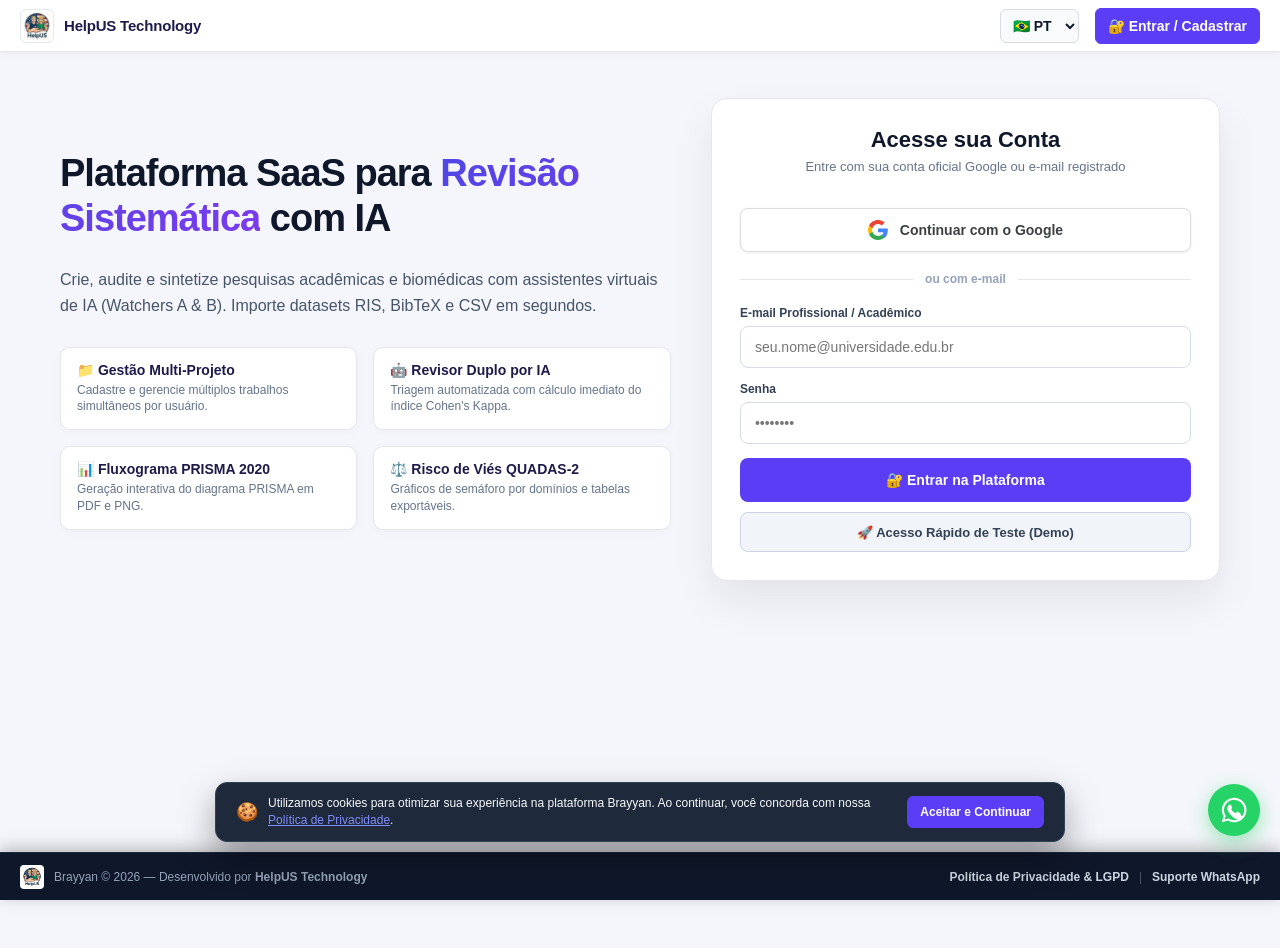
==== commit f5bafd95: "feat: official Google Identity Services (GIS) button and JWT credential authentication" ====
--- a/public/index.html
+++ b/public/index.html
@@ -64,7 +64,26 @@
           <p>Entre com sua conta oficial Google ou e-mail registrado</p>
         </div>
 
-        <!-- Official Google Sign-In Button -->
+        <!-- Official Google Sign-In Container (GIS) -->
+        <div id="g_id_onload"
+             data-client_id="93489148281-helpus.apps.googleusercontent.com"
+             data-context="signin"
+             data-ux_mode="popup"
+             data-callback="handleGoogleCredentialResponse"
+             data-auto_prompt="false">
+        </div>
+
+        <div class="g_id_signin"
+             data-type="standard"
+             data-shape="rectangular"
+             data-theme="outline"
+             data-text="continue_with"
+             data-size="large"
+             data-logo_alignment="left"
+             style="display:flex;justify-content:center;margin-bottom:12px;width:100%">
+        </div>
+
+        <!-- Fallback Google Sign-In Button -->
         <button type='button' class='btnGoogleLogin' onclick='handleGoogleSignIn()'>
           <svg class='googleIconSvg' viewBox='0 0 24 24'>
             <path fill='#4285F4' d='M23.745 12.27c0-.7-.06-1.4-.19-2.07H12v4.51h6.6c-.29 1.52-1.14 2.82-2.4 3.68v3.05h3.88c2.27-2.09 3.665-5.17 3.665-9.17z'/>
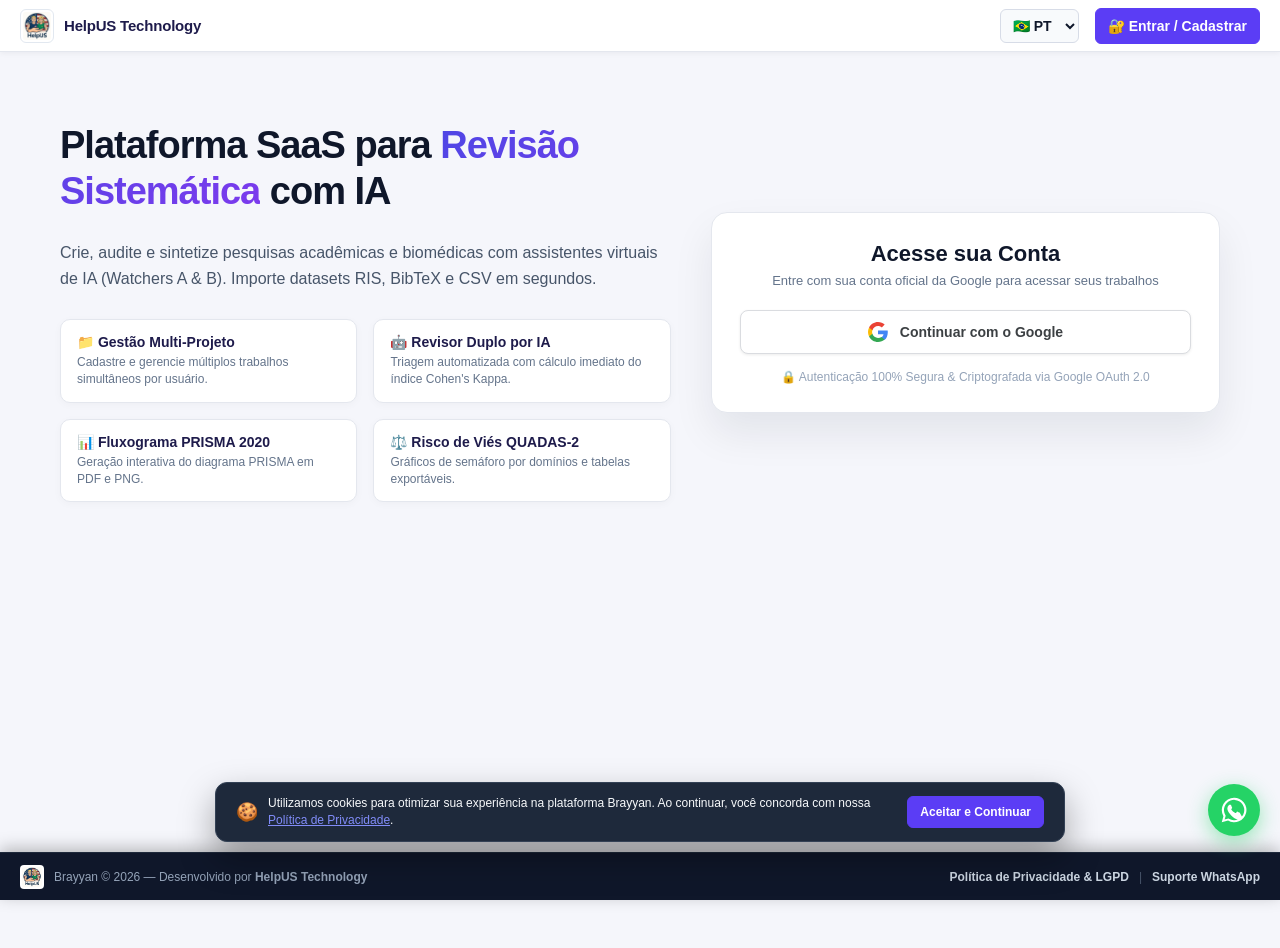
==== commit c252b11f: "fix: simplified login card to a single clean 'Continuar com o Google' button" ====
--- a/public/index.html
+++ b/public/index.html
@@ -61,54 +61,25 @@
       <div class='authCard'>
         <div class='authCardHeader'>
           <h2>Acesse sua Conta</h2>
-          <p>Entre com sua conta oficial Google ou e-mail registrado</p>
-        </div>
-
-        <!-- Official Google Sign-In Container (GIS) -->
-        <div id="g_id_onload"
-             data-client_id="93489148281-helpus.apps.googleusercontent.com"
-             data-context="signin"
-             data-ux_mode="popup"
-             data-callback="handleGoogleCredentialResponse"
-             data-auto_prompt="false">
-        </div>
-
-        <div class="g_id_signin"
-             data-type="standard"
-             data-shape="rectangular"
-             data-theme="outline"
-             data-text="continue_with"
-             data-size="large"
-             data-logo_alignment="left"
-             style="display:flex;justify-content:center;margin-bottom:12px;width:100%">
-        </div>
-
-        <!-- Fallback Google Sign-In Button -->
-        <button type='button' class='btnGoogleLogin' onclick='handleGoogleSignIn()'>
-          <svg class='googleIconSvg' viewBox='0 0 24 24'>
-            <path fill='#4285F4' d='M23.745 12.27c0-.7-.06-1.4-.19-2.07H12v4.51h6.6c-.29 1.52-1.14 2.82-2.4 3.68v3.05h3.88c2.27-2.09 3.665-5.17 3.665-9.17z'/>
-            <path fill='#34A853' d='M12 24c3.24 0 5.95-1.08 7.93-2.91l-3.88-3.05c-1.08.72-2.45 1.16-4.05 1.16-3.12 0-5.77-2.11-6.72-4.96H1.29v3.15C3.26 21.3 7.31 24 12 24z'/>
-            <path fill='#FBBC05' d='M5.28 14.24c-.25-.72-.38-1.49-.38-2.24s.13-1.52.38-2.24V6.61H1.29C.47 8.24 0 10.06 0 12s.47 3.76 1.29 5.39l3.99-3.15z'/>
-            <path fill='#EA4335' d='M12 4.75c1.77 0 3.35.61 4.6 1.8l3.42-3.42C17.95 1.19 15.24 0 12 0 7.31 0 3.26 2.7 1.29 6.61l3.99 3.15c.95-2.85 3.6-4.96 6.72-4.96z'/>
-          </svg>
-          Continuar com o Google
-        </button>
-
-        <div class='authDivider'><span>ou com e-mail</span></div>
-
-        <form class='authForm' onsubmit='handleEmailLogin(event)'>
-          <div class='authField'>
-            <label for='loginEmail'>E-mail Profissional / Acadêmico</label>
-            <input type='email' id='loginEmail' class='authInput' placeholder='seu.nome@universidade.edu.br' required>
-          </div>
-          <div class='authField'>
-            <label for='loginPassword'>Senha</label>
-            <input type='password' id='loginPassword' class='authInput' placeholder='••••••••' required>
-          </div>
-          <button type='submit' class='authSubmitBtn'>🔐 Entrar na Plataforma</button>
-        </form>
-
-        <button type='button' class='authDemoBtn' onclick='handleGuestLogin()'>🚀 Acesso Rápido de Teste (Demo)</button>
+          <p>Entre com sua conta oficial da Google para acessar seus trabalhos</p>
+        </div>
+
+        <!-- Single Official Google Sign-In Button -->
+        <div id="googleBtnContainer" style="display:flex;justify-content:center;width:100%;margin-bottom:12px">
+          <button type='button' class='btnGoogleLogin' onclick='handleGoogleSignIn()'>
+            <svg class='googleIconSvg' viewBox='0 0 24 24'>
+              <path fill='#4285F4' d='M23.745 12.27c0-.7-.06-1.4-.19-2.07H12v4.51h6.6c-.29 1.52-1.14 2.82-2.4 3.68v3.05h3.88c2.27-2.09 3.665-5.17 3.665-9.17z'/>
+              <path fill='#34A853' d='M12 24c3.24 0 5.95-1.08 7.93-2.91l-3.88-3.05c-1.08.72-2.45 1.16-4.05 1.16-3.12 0-5.77-2.11-6.72-4.96H1.29v3.15C3.26 21.3 7.31 24 12 24z'/>
+              <path fill='#FBBC05' d='M5.28 14.24c-.25-.72-.38-1.49-.38-2.24s.13-1.52.38-2.24V6.61H1.29C.47 8.24 0 10.06 0 12s.47 3.76 1.29 5.39l3.99-3.15z'/>
+              <path fill='#EA4335' d='M12 4.75c1.77 0 3.35.61 4.6 1.8l3.42-3.42C17.95 1.19 15.24 0 12 0 7.31 0 3.26 2.7 1.29 6.61l3.99 3.15c.95-2.85 3.6-4.96 6.72-4.96z'/>
+            </svg>
+            Continuar com o Google
+          </button>
+        </div>
+
+        <div style="margin-top:16px;text-align:center;font-size:12px;color:#94a3b8">
+          🔒 Autenticação 100% Segura & Criptografada via Google OAuth 2.0
+        </div>
       </div>
     </div>
   </div>
